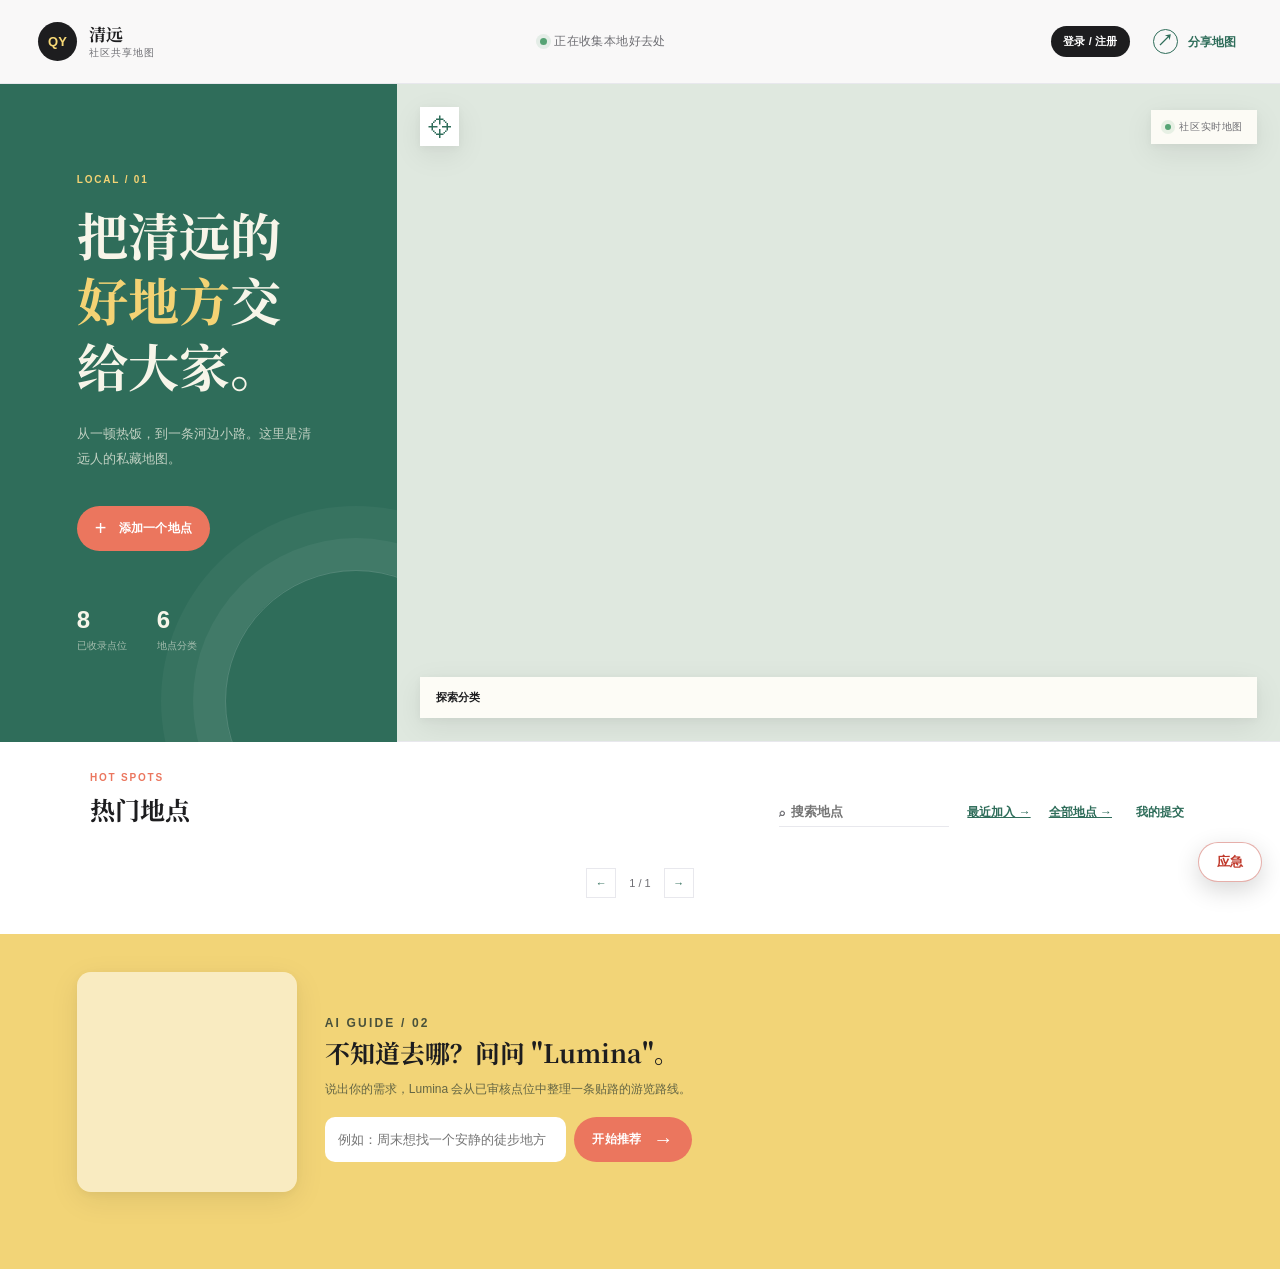
==== index.html @ d523b528 "feat: 手机端 Lumina 形象靠右显示" ====
<!doctype html>
<html lang="zh-CN">
<head>
  <meta charset="UTF-8">
  <meta name="viewport" content="width=device-width, initial-scale=1.0">
  <meta name="description" content="清远社区共享地图：发现身边值得去的地方。">
  <title>清远 · 社区共享地图</title>
  <link rel="icon" type="image/svg+xml" href="favicon.svg">
  <link rel="preconnect" href="https://fonts.googleapis.com">
  <link rel="preconnect" href="https://fonts.gstatic.com" crossorigin>
  <link href="https://fonts.googleapis.com/css2?family=Noto+Serif+SC:wght@600;700;900&family=Space+Grotesk:wght@400;500;600;700&display=swap" rel="stylesheet">
  <link rel="stylesheet" href="https://cdn.jsdelivr.net/npm/animate.css@4.1.1/animate.min.css">
  <link rel="stylesheet" href="style.css?v=20261113-51">
  <script src="https://cdn.jsdelivr.net/npm/iconify-icon@2.1.0/dist/iconify-icon.min.js"></script>
  <script type="module" src="https://cdn.jsdelivr.net/npm/@google/model-viewer@4.1.0/dist/model-viewer.min.js"></script>
</head>
<body>
  <main class="app-shell">
    <header class="topbar">
      <liquid-glass class="glass-layer" radius="0" blur="8" saturation="1.2"></liquid-glass>
      <a class="brand" href="./" aria-label="清远社区共享地图首页">
        <span class="brand-mark">QY</span>
        <span><strong>清远</strong><small>社区共享地图</small></span>
      </a>
      <div class="topbar-meta"><span class="status-dot"></span>正在收集本地好去处</div>
      <div class="topbar-actions"><button class="text-button" id="settingsButton" type="button" hidden>⚙ 我的资料</button><button class="auth-button" id="authButton" type="button">登录 / 注册</button><button class="share-button" id="shareButton" type="button"><span aria-hidden="true">↗</span> 分享地图</button></div>
    </header>

    <section class="intro-panel">
      <p class="eyebrow">LOCAL / 01</p>
      <h1>把清远的<br><em>好地方</em>交给大家。</h1>
      <p class="intro-copy">从一顿热饭，到一条河边小路。这里是清远人的私藏地图。</p>
      <button class="primary-button" id="addSpotButton" type="button"><span>+</span> 添加一个地点</button>
      <div class="stats-row"><div><strong id="spotCount">8</strong><span>已收录点位</span></div><div><strong>6</strong><span>地点分类</span></div></div>
    </section>

    <section class="detail-panel" id="detailPanel" hidden>
      <div class="detail-panel-head"><p class="eyebrow">REVIEWS</p><button class="text-button" id="closeDetailButton" type="button">← 返回</button></div>
      <img id="detailImage" class="detail-image" alt="" hidden>
      <h2 id="detailTitle"></h2>
      <p class="detail-meta"><span id="detailCategory" class="category-tag"></span></p>
      <div id="detailTags" class="spot-tags"></div>
      <a id="detailNavigate" class="spot-address navigate-link" target="_blank" rel="noopener"></a>
      <p id="detailDescription" class="detail-description"></p>
      <div class="rating-summary" id="ratingSummary"><span class="field-note">评分加载中…</span></div>
      <div class="detail-photo" id="detailPhotoBlock" hidden>
        <p class="detail-photo-title"><iconify-icon icon="ph:camera" inline></iconify-icon> 社区照片（追加式，不会覆盖他人的图）</p>
        <div id="detailPhotoCarousel" class="photo-carousel" hidden>
          <div class="photo-carousel-track" id="detailPhotoTrack"></div>
          <button class="carousel-nav prev" id="detailPhotoPrev" type="button" aria-label="上一张">‹</button>
          <button class="carousel-nav next" id="detailPhotoNext" type="button" aria-label="下一张">›</button>
          <div class="carousel-dots" id="detailPhotoDots"></div>
        </div>
        <div id="detailPhotoEmpty" hidden><span class="field-note">还没有照片，来传第一张</span></div>
        <div class="detail-photo-form"><input type="file" id="detailWallImage" accept="image/jpeg,image/png,image/webp"><button class="primary-button" id="detailUploadPhotoButton" type="button">上传照片</button></div>
      </div>
      <h3 class="review-section-title">全部点评</h3>
      <div id="reviewList" class="review-list"><span class="field-note">点评加载中…</span></div>
      <form id="reviewForm" class="review-form">
        <label id="reviewFormLabel">我的点评（一人一店一条，再次提交为修改）</label>
        <div class="star-input" id="starInput" aria-label="选择评分"></div>
        <textarea id="reviewContent" rows="3" maxlength="500" placeholder="说说这家店的味道、环境、服务……"></textarea>
        <label class="anon-toggle"><input type="checkbox" id="reviewAnonymous"> 匿名点评（显示为「匿名用户」和模糊头像，他人无法进入你的主页）</label>
        <button class="primary-button full-width" type="submit" id="reviewSubmitButton">发表点评 <span>→</span></button>
        <p class="form-message" id="reviewMessage" role="status"></p>
      </form>
      <div id="reviewLoginHint" class="review-login-hint" hidden>
        <p class="field-note">登录后即可点评；可以选择匿名，匿名点评不会暴露你的账号。</p>
        <button class="address-search-button" id="reviewLoginButton" type="button">登录 / 注册</button>
      </div>
    </section>

    <section class="detail-panel" id="routeEditorPanel" hidden>
      <div class="detail-panel-head"><p class="eyebrow">ROUTE EDITOR / 编辑路线</p><button class="text-button" id="closeRouteEditorButton" type="button">← 退出编辑</button></div>
      <p class="field-note">右侧大地图上的橙色线就是当前路线：用 ↑↓ 调整游玩顺序、移除不要的点、或从下拉里添加新点位——改完点「保存路线」，刷新后也会保留。</p>
      <div id="routeEditorList" class="route-editor-list"></div>
      <div class="route-editor-add"><select id="routeEditorAddSelect"></select><button class="text-button" id="routeEditorAddButton" type="button">+ 添加点位</button></div>
      <button class="primary-button full-width" id="saveRouteEditorButton" type="button">保存路线</button>
    </section>

    <div class="photo-lightbox" id="photoLightbox" hidden>
      <button class="lightbox-close" id="closeLightboxButton" type="button" aria-label="关闭">×</button>
      <button class="lightbox-nav prev" id="lightboxPrev" type="button" aria-label="上一张">‹</button>
      <img id="lightboxImage" src="" alt="照片放大查看">
      <button class="lightbox-nav next" id="lightboxNext" type="button" aria-label="下一张">›</button>
      <div class="lightbox-count" id="lightboxCount"></div>
    </div>

    <section class="map-panel" aria-label="清远地图">
      <div id="map"></div>
      <div class="map-toolbar">
        <button class="locate-button" id="locateButton" type="button" title="定位我的位置"><span>⌖</span><span class="sr-only">定位我的位置</span></button>
        <div class="map-note"><span class="live-dot"></span> 社区实时地图</div>
      </div>
      <div class="map-legend"><span class="legend-title">探索分类</span><div id="categoryFilters" class="filter-list"></div></div>
    </section>

    <aside class="recent-panel">
      <div class="section-heading"><div><p class="eyebrow">HOT SPOTS</p><h2>热门地点</h2></div><div class="list-actions"><label class="search-box"><span aria-hidden="true">⌕</span><input id="searchInput" type="search" placeholder="搜索地点" aria-label="搜索地点"></label><a class="text-button" href="recent.html">最近加入 →</a><a class="text-button" href="all.html">全部地点 →</a><button id="mySpotsButton" class="text-button" type="button">我的提交</button></div></div>
      <div id="spotList" class="spot-list"></div>
      <div class="pagination"><button id="previousPageButton" class="page-button" type="button" aria-label="上一页">←</button><span id="pageInfo">1 / 1</span><button id="nextPageButton" class="page-button" type="button" aria-label="下一页">→</button></div>
    </aside>

    <section class="recommend-panel">
      <div class="guide-head">
        <div class="lumina-viewer">
          <model-viewer id="ipModel" src="models/nichuangzai-festive.glb" alt="Lumina——本项目文创 IP 霓窗仔的 3D 形象（可拖拽旋转）" camera-controls auto-rotate auto-rotate-delay="0" rotation-per-second="18deg" shadow-intensity="1" exposure="1.05" interaction-prompt="none"></model-viewer>
        </div>
        <div class="guide-copy">
          <p class="eyebrow">AI GUIDE / 02</p>
          <h2>不知道去哪？问问 "Lumina"。</h2>
          <p>说出你的需求，Lumina 会从已审核点位中整理一条贴路的游览路线。</p>
          <form id="recommendForm"><input id="recommendInput" type="text" placeholder="例如：周末想找一个安静的徒步地方" maxlength="120" required><button class="primary-button" type="submit">开始推荐 <span>→</span></button></form>
        </div>
      </div>
      <div id="seasonChips" class="season-chips"></div>
      <p id="recommendResult" class="recommend-result" role="status"></p>
      <p id="routeOrder" class="recommend-result" hidden></p>
      <button class="text-button" id="routeEditorButton" type="button" hidden><iconify-icon icon="ph:pencil-simple" inline></iconify-icon> 编辑路线</button>
      <button class="filter-chip active" id="tagFilterChip" type="button" hidden><iconify-icon icon="ph:tag" inline></iconify-icon> <span class="tag-filter-label"></span> <iconify-icon icon="ph:x" inline></iconify-icon></button>
      <button class="text-button" id="clearRouteButton" type="button" hidden><iconify-icon icon="ph:broom" inline></iconify-icon> 清除推荐路线</button>
      <div id="guideMap" class="guide-map"></div>
    </section>
    <section class="private-panel" id="privatePanel" hidden>
      <div class="private-head">
        <div class="private-intro">
          <p class="eyebrow">PRIVATE MAPS / 03</p>
          <h2>我的私人地图</h2>
          <p class="private-intro-text">创建只属于你的地点清单，支持多人协作与只读分享。</p>
        </div>
        <div class="private-create">
          <form id="mapForm"><input id="mapNameInput" name="name" type="text" placeholder="给地图起个名字，例如：周末遛娃、北江美食巡礼" maxlength="40" required><button class="primary-button" type="submit">创建地图 <iconify-icon icon="ph:plus" inline></iconify-icon></button></form>
          <p class="map-form-hint"><iconify-icon icon="ph:cursor" inline></iconify-icon> 收藏方式：到上方「热门地点」的卡片上点「收藏」，把喜欢的点位加进这张地图</p>
        </div>
      </div>
      <div class="private-ai-row">
        <form id="autoMapForm"><input id="autoThemeInput" name="theme" type="text" placeholder="不想自己挑？输入主题让 AI 建图，例如：适合带爸妈的周末" maxlength="200" required><button class="primary-button" type="submit"><iconify-icon icon="ph:sparkle" inline></iconify-icon> AI 挑地点建图</button></form>
      </div>
      <div id="privateMapList" class="private-map-list"></div>
      <button id="trashToggleButton" class="text-button trash-toggle" type="button"><iconify-icon icon="ph:trash" inline></iconify-icon> 最近删除（保留 30 天）</button>
      <div id="privateMapDetail" class="private-map-detail" hidden></div>
    </section>
  </main>

  <div class="modal-backdrop" id="mapPickBackdrop" hidden>
    <section class="modal" role="dialog" aria-modal="true" aria-labelledby="mapPickTitle">
      <button class="close-button" id="closeMapPickButton" type="button" aria-label="关闭">×</button>
      <p class="eyebrow">SAVE TO MAP / 收藏到私人地图</p>
      <h2 id="mapPickTitle">收藏到哪张地图？</h2>
      <p class="modal-intro">选一张已有的地图收藏，或在下面直接新建一张。</p>
      <div id="mapPickList" class="map-pick-list"></div>
      <button class="primary-button full-width" id="confirmMapPickButton" type="button">收藏到选中的地图</button>
      <div class="map-pick-create"><input id="mapPickNewName" type="text" placeholder="或输入名称新建一张地图" maxlength="40"><button class="text-button" id="createAndPickButton" type="button">新建并收藏 →</button></div>
    </section>
  </div>

  <div class="modal-backdrop" id="emergencyBackdrop" hidden>
    <section class="modal emergency-modal" role="dialog" aria-modal="true" aria-labelledby="emergencyTitle">
      <button class="close-button" id="closeEmergencyButton" type="button" aria-label="关闭">×</button>
      <p class="eyebrow">EMERGENCY / 应急地图</p>
      <h2 id="emergencyTitle">附近应急设施 & 一键求助</h2>
      <p class="modal-intro" id="emergencyLocateStatus">正在获取定位……</p>
      <div class="emergency-categories">
        <button data-ekey="police" type="button"><iconify-icon icon="ph:police-car" inline></iconify-icon> 警察局</button>
        <button data-ekey="hospital" type="button"><iconify-icon icon="ph:hospital" inline></iconify-icon> 医院</button>
        <button data-ekey="fire" type="button"><iconify-icon icon="ph:fire-truck" inline></iconify-icon> 消防</button>
        <button data-ekey="shelter" type="button"><iconify-icon icon="ph:house-line" inline></iconify-icon> 避难所</button>
      </div>
      <div id="emergencyResults" class="emergency-results"><p class="field-note">点上面的分类，搜索你附近 3 公里内的应急设施。</p></div>
      <div class="emergency-sos">
        <p class="private-map-detail-title"><span>一键求助（定位链接自动附带）</span></p>
        <textarea id="sosText" readonly></textarea>
        <div class="sos-actions">
          <button id="copySosButton" type="button"><iconify-icon icon="ph:copy" inline></iconify-icon> 复制求救信息</button>
          <a href="tel:110"><iconify-icon icon="ph:phone" inline></iconify-icon> 110 报警</a>
          <a href="tel:120"><iconify-icon icon="ph:phone" inline></iconify-icon> 120 急救</a>
          <a href="tel:119"><iconify-icon icon="ph:phone" inline></iconify-icon> 119 火警</a>
        </div>
        <div id="contactList" class="emergency-contacts"></div>
        <div class="collab-add"><input id="contactName" type="text" placeholder="联系人称呼" maxlength="20"><input id="contactPhone" type="text" placeholder="手机号" maxlength="15"><button class="text-button" id="addContactButton" type="button">添加联系人 +</button></div>
      </div>
    </section>
  </div>

  <button id="emergencyButton" class="emergency-button" type="button"><iconify-icon icon="ph:siren" inline></iconify-icon> 应急</button>

  <div class="modal-backdrop" id="editBackdrop" hidden>
    <section class="modal" role="dialog" aria-modal="true" aria-labelledby="editTitle">
      <button class="close-button" id="closeEditButton" type="button" aria-label="关闭">×</button>
      <p class="eyebrow">EDIT SPOT / 编辑地点</p>
      <h2 id="editTitle">编辑地点</h2>
      <p class="modal-intro">地点名称与地址不可修改，只能调整分类与配图，保存后立即生效。</p>
      <form id="editForm">
        <div id="editWallSection">
          <label>社区照片（追加式，不会覆盖他人的图）</label>
          <div id="editWallList" class="wall-list"></div>
          <label>添加一张照片<input type="file" name="wallImage" accept="image/*" id="editWallImage"></label>
          <button class="address-search-button" type="button" id="addWallPhotoButton">上传补充照片</button>
        </div>
        <div id="ownerEditSection" hidden>
          <label>地点分类<select name="category" id="editCategory"></select></label>
          <label>子标签（可选，最多 5 个，点 × 删除）<div id="editTagChips" class="tag-chips"></div><input type="text" name="tags" id="editTags" placeholder="输入标签后回车，或用逗号分隔，例如：早茶"></label>
          <label>更换主图<input type="file" name="image" accept="image/*" id="editImage"></label>
          <p class="field-note" id="editImageNote"></p>
          <button class="primary-button full-width" type="submit">保存修改</button>
          <p class="form-message" id="editMessage"></p>
        </div>
      </form>
    </section>
  </div>

  <div class="modal-backdrop" id="modalBackdrop" hidden>
    <section class="modal" role="dialog" aria-modal="true" aria-labelledby="modalTitle">
      <button class="close-button" id="closeModalButton" type="button" aria-label="关闭">×</button>
      <p class="eyebrow">NEW PLACE / 提交地点</p>
      <h2 id="modalTitle">分享你的清远记忆</h2>
      <p class="modal-intro">提交后会先进入待审核列表，审核通过才会出现在公开地图上。</p>
      <form id="spotForm">
        <label>地点名称<input name="name" type="text" placeholder="例如：北江边的日落位" maxlength="40" required></label>
        <label>搜索地址或地点<input id="addressInput" name="address" type="search" placeholder="例如：清远站、飞来湖公园" required><button class="address-search-button" id="addressSearchButton" type="button">搜索并定位</button></label>
        <p id="addressMessage" class="form-message" role="status"></p>
        <label>地点分类<select name="category" required><option value="scenic">景点</option><option value="food">美食</option><option value="shopping">商圈</option><option value="medical">医疗</option><option value="school">学校</option><option value="transit">车站</option></select></label>
        <div id="tagSection" class="tag-section">
          <label class="map-form-label">子标签（可选，最多 5 个，让同类地点更易被找到）</label>
          <div id="tagChips" class="tag-chips"></div>
          <input id="tagCustomInput" type="text" placeholder="或自定义标签，多个用逗号分隔" maxlength="60">
        </div>
        <div id="tagSection" class="tag-section">
          <label class="map-form-label">子标签（可选，最多 5 个，让同类地点更易被找到）</label>
          <div id="tagChips" class="tag-chips"></div>
          <input id="tagCustomInput" type="text" placeholder="或自定义标签，多个用逗号分隔" maxlength="60">
        </div>
        <label>一句话介绍<textarea name="description" rows="3" maxlength="120" placeholder="说说这里为什么值得来……" required></textarea></label>
        <label>地点图片<input name="image" type="file" accept="image/jpeg,image/png,image/webp" multiple><small class="field-note">可选，最多 10 张、总共最大 20MB；第一张将作为封面</small></label>
        <input name="lat" type="hidden" value=""><input name="lng" type="hidden" value="">
        <button class="map-pick-note" id="pickLocationButton" type="button">⌖ 在地图上选择坐标</button>
        <button class="primary-button full-width" type="submit">提交，加入社区地图 <span>→</span></button>
      </form>
      <p class="form-message" id="formMessage" role="status"></p>
    </section>
  </div>

  <div class="modal-backdrop" id="profileBackdrop" hidden>
    <section class="modal" role="dialog" aria-modal="true" aria-labelledby="profileTitle">
      <button class="close-button" id="closeProfileButton" type="button" aria-label="关闭">×</button>
      <p class="eyebrow">MEMBER / 社区成员</p>
      <div class="profile-head"><span id="profileAvatar" class="profile-avatar"></span><div><h2 id="profileTitle"></h2><p id="profileJoined" class="profile-joined"></p></div></div>
      <div class="profile-stats" id="profileStats"></div>
      <h3 class="review-section-title">TA 的公开点评</h3>
      <div id="profileReviews" class="review-list"><span class="field-note">加载中…</span></div>
    </section>
  </div>

  <div class="modal-backdrop" id="settingsBackdrop" hidden>
    <section class="modal" role="dialog" aria-modal="true" aria-labelledby="settingsTitle">
      <button class="close-button" id="closeSettingsButton" type="button" aria-label="关闭">×</button>
      <p class="eyebrow">PROFILE / 我的资料</p>
      <h2 id="settingsTitle">昵称与头像</h2>
      <p class="modal-intro">昵称与头像会展示在你发表的实名点评里；匿名点评不显示任何个人信息。</p>
      <div class="settings-preview"><span id="settingsPreviewAvatar" class="profile-avatar"></span><div><strong id="settingsPreviewName">未设置昵称</strong><small class="field-note">实名点评中的展示效果</small></div></div>
      <form id="settingsForm">
        <label>昵称（2-24 字，留空保存 = 恢复显示用户名，不会报错）<input id="settingsNickname" type="text" maxlength="24" placeholder="例如：北江食客"></label>
        <p class="field-note">昵称不能与其他用户的用户名重复，也不可包含「管理员 / 官方」等保留字。</p>
        <label>头像（JPG / PNG / WebP，≤2MB）<input type="file" id="settingsAvatar" accept="image/jpeg,image/png,image/webp"></label>
        <p class="field-note" id="settingsAvatarNote">选择新图片后会先上传再保存。</p>
        <button class="text-button" type="button" id="removeAvatarButton" hidden>移除头像，恢复默认首字头像</button>
        <label>绑定手机号（11 位，用于忘记密码时自助找回；留空 = 不修改）<input id="settingsPhone" type="tel" inputmode="numeric" maxlength="13" placeholder="例如 13812345678"></label>
        <p class="field-note" id="settingsPhoneNote">一个手机号只能绑定一个账号。</p>
        <button class="primary-button full-width" type="submit" id="settingsSubmitButton">保存资料</button>
        <p class="form-message" id="settingsMessage" role="status"></p>
        <p class="field-note">昵称与头像须遵守社区规范，不得冒充他人或官方身份，违规资料将被重置。</p>
      </form>
    </section>
  </div>

  <div class="toast" id="toast" role="status"></div>
  <div class="correction-bar" id="correctionBar" hidden>
    <span class="correction-hint">拖动蓝色标记到正确位置后提交</span>
    <button class="primary-button" id="correctionSubmit" type="button">提交纠偏</button>
    <button class="text-button" id="correctionCancel" type="button">取消</button>
  </div>

  <div class="modal-backdrop" id="authBackdrop" hidden>
    <section class="modal auth-modal" role="dialog" aria-modal="true" aria-labelledby="authTitle">
      <button class="close-button" id="closeAuthButton" type="button" aria-label="关闭">×</button>
      <p class="eyebrow">ACCOUNT / 账号</p><h2 id="authTitle">登录清远地图</h2>
      <form id="authForm"><label>用户名<input name="username" type="text" minlength="2" maxlength="24" required></label><label>密码<input name="password" type="password" id="authPassword" required></label><button class="primary-button full-width" type="submit"><span id="authSubmitText">登录</span> <span>→</span></button></form>
      <button class="auth-switch" id="authSwitchButton" type="button">没有账号？注册一个</button><button class="auth-switch" id="forgotPasswordButton" type="button">忘记密码？</button><p class="form-message" id="authMessage" role="status"></p>

      <section id="phoneResetPanel" hidden>
        <p class="modal-intro">输入注册时的用户名和手机号，核验通过后立即设置新密码并自动登录。没有绑定手机号的账号，请用下方的人工审核找回。</p>
        <form id="phoneResetForm">
          <label>注册用户名<input id="phoneResetUsername" type="text" required maxlength="24"></label>
          <label>注册时绑定的手机号<input id="phoneResetPhone" type="tel" inputmode="numeric" maxlength="13" required placeholder="例如 13812345678"></label>
          <label>新密码（至少 8 位，需包含字母和数字）<input id="phoneResetPassword" type="password" required minlength="8" maxlength="128" autocomplete="new-password"></label>
          <button class="primary-button full-width" type="submit" id="phoneResetSubmitButton">核验并重置密码</button>
          <p class="form-message" id="phoneResetMessage" role="status"></p>
          <button class="auth-switch" id="phoneResetBackButton" type="button">← 返回登录</button>
          <button class="auth-switch" id="toAdminResetButton" type="button">手机号没绑定？走人工审核找回 →</button>
        </form>
      </section>

      <section id="forgotPanel" hidden>
        <p class="modal-intro">提交后等待管理员审核。审核通过后一次性随机临时密码会推送到你之前登录过的设备，用它登录时系统会要求你立即设置新密码。</p>
        <form id="forgotForm"><label>你的用户名<input id="forgotUsername" type="text" required maxlength="24"></label><label>补充说明（可选）<input id="forgotNote" type="text" maxlength="200" placeholder="例如：注册时间、常用地点，方便管理员确认身份"></label><button class="primary-button full-width" type="submit" id="forgotSubmitButton">提交申请</button><p class="form-message" id="forgotMessage" role="status"></p><button class="auth-switch" id="forgotBackButton" type="button">← 返回登录</button><button class="auth-switch" id="toPhoneResetButton" type="button">我绑定了手机号，用手机号快速找回 →</button></form>
      </section>
    </section>
  </div>

  <div class="modal-backdrop" id="forceChangeBackdrop" hidden>
      <section class="modal" role="dialog" aria-modal="true" aria-labelledby="forceChangeTitle">
        <p class="eyebrow">SECURITY / 安全设置</p>
        <h2 id="forceChangeTitle">设置新密码</h2>
        <p class="modal-intro">当前使用的是临时密码，设置新密码后才能继续使用各项功能。</p>
        <form id="forceChangeForm">
          <label>新密码（至少 8 位，需包含字母和数字）<input type="password" id="forceNewPassword" required minlength="8" maxlength="128"></label>
          <button class="primary-button full-width" type="submit">保存并继续</button>
          <p class="form-message" id="forceChangeMessage" role="status"></p>
        </form>
      </section>
    </div>

  <script>window._AMapSecurityConfig = { securityJsCode: "23bdb3356d33258cc84de4c5ec773e5a" };</script>
  <script src="https://webapi.amap.com/maps?v=2.0&key=4c6efd7f9af07c52ec413992cfde2971&plugin=AMap.Geolocation,AMap.PlaceSearch,AMap.Geocoder,AMap.Driving"></script>
  <script src="demo-data.js?v=20261102-1"></script>
  <script type="module" src="https://cdn.jsdelivr.net/npm/simple-liquid-glass@5.6.0/dist/web-component.esm.js"></script>
  <script src="app.js?v=20261102-62"></script>
</body>
</html>
---- style.css ----
:root {
  /* 苹果风设计令牌：SF 字体栈 / 系统字阶 / 大圆角 / 柔和多层阴影 / 克制配色 */
  --ink: #1d1d1f;
  --muted: #6e6e73;
  --paper: #f5f5f7;
  --panel: #ffffff;
  --line: #e8e8ed;
  --green: #2f6d5a;
  --coral: #eb765e;
  --yellow: #f2c75b;
  --blue: #5995a8;
  --radius-s: 10px;
  --radius-m: 14px;
  --radius-l: 22px;
  --shadow: 0 8px 30px rgba(0, 0, 0, .08), 0 2px 8px rgba(0, 0, 0, .04);
  --shadow-lift: 0 18px 50px rgba(0, 0, 0, .12), 0 4px 12px rgba(0, 0, 0, .06);
  --font-stack: -apple-system, BlinkMacSystemFont, "SF Pro Text", "PingFang SC", "Noto Sans SC", "Segoe UI", "Microsoft YaHei", sans-serif;
}
* { box-sizing: border-box; }
[hidden] { display: none !important; }
body { margin: 0; background: var(--paper); color: var(--ink); font-family: var(--font-stack); -webkit-font-smoothing: antialiased; }
/* Iconify 图标与文字基线对齐 */
iconify-icon { vertical-align: -0.15em; }
button, input, textarea, select { font: inherit; }
button { cursor: pointer; }
.app-shell { display: grid; grid-template-columns: minmax(280px, 31%) 1fr; grid-template-rows: auto 1fr auto; min-height: 100vh; }
.topbar { grid-column: 1 / -1; display: flex; align-items: center; justify-content: space-between; padding: 22px 38px; border-bottom: 1px solid var(--line); background: rgba(255,253,248,.86); }
.brand { color: var(--ink); display: flex; gap: 12px; align-items: center; text-decoration: none; }
.brand-mark { display: grid; place-items: center; width: 39px; height: 39px; border-radius: 50%; background: var(--ink); color: #f8d976; font-weight: 700; font-size: 13px; }
.brand strong, .brand small { display: block; line-height: 1.05; }.brand strong { font-family: "Noto Serif SC", serif; font-size: 17px; }.brand small { margin-top: 5px; color: var(--muted); font-size: 10px; letter-spacing: .1em; }
.topbar-meta { color: var(--muted); font-size: 12px; letter-spacing: .03em; }.status-dot, .live-dot { display: inline-block; width: 7px; height: 7px; margin-right: 7px; background: #55a374; border-radius: 50%; box-shadow: 0 0 0 4px rgba(85,163,116,.13); }
.share-button, .text-button { border: 0; background: none; color: var(--green); font-size: 12px; font-weight: 700; }.share-button span { display: inline-grid; place-items: center; width: 25px; height: 25px; margin-right: 7px; border: 1px solid var(--green); border-radius: 50%; font-size: 16px; }
.intro-panel { padding: clamp(40px, 7vw, 96px) clamp(27px, 6vw, 86px); background: var(--green); color: #f7f5e9; position: relative; overflow: hidden; }.intro-panel::after { content: ""; position: absolute; right: -90px; bottom: -90px; width: 260px; height: 260px; border: 1px solid rgba(255,255,255,.17); border-radius: 50%; box-shadow: 0 0 0 32px rgba(255,255,255,.05), 0 0 0 64px rgba(255,255,255,.04); }
.eyebrow { margin: 0 0 17px; color: var(--coral); font-size: 10px; font-weight: 700; letter-spacing: .18em; }.intro-panel .eyebrow { color: #f4d374; }.intro-panel h1 { position: relative; z-index: 1; margin: 0; font-family: "Noto Serif SC", serif; font-size: clamp(34px, 4vw, 54px); line-height: 1.28; letter-spacing: 0; }.intro-panel h1 em { color: #f4d374; font-style: normal; }.intro-copy { max-width: 270px; margin: 24px 0 34px; color: rgba(247,245,233,.73); font-size: 13px; line-height: 1.9; }
.primary-button { position: relative; z-index: 1; display: inline-flex; align-items: center; justify-content: center; gap: 12px; border: 0; padding: 14px 18px; background: var(--coral); color: white; font-size: 12px; font-weight: 700; transition: transform .2s, background .2s; }.primary-button:hover { background: #d95f49; transform: translateY(-2px); }.primary-button > span { font-size: 20px; font-weight: 400; line-height: 12px; }.stats-row { position: relative; z-index: 1; display: flex; gap: 30px; margin-top: 55px; }.stats-row div { display: flex; flex-direction: column; gap: 5px; }.stats-row strong { font-size: 24px; }.stats-row span { color: rgba(247,245,233,.58); font-size: 10px; }
.map-panel { position: relative; min-height: 530px; overflow: hidden; border-bottom: 1px solid var(--line); }.map-panel #map { position: absolute; inset: 0; min-height: 530px; background: #dfe8df; }.amap-logo, .amap-copyright { z-index: 1 !important; }.map-toolbar { position: absolute; z-index: 500; top: 23px; left: 23px; right: 23px; display: flex; justify-content: space-between; align-items: center; pointer-events: none; }.locate-button { pointer-events: auto; width: 39px; height: 39px; border: 0; background: var(--panel); color: var(--green); box-shadow: var(--shadow); font-size: 24px; }.map-note { padding: 10px 14px; background: rgba(255,253,248,.9); color: var(--muted); box-shadow: var(--shadow); font-size: 10px; letter-spacing: .06em; }.map-note .live-dot { width: 6px; height: 6px; margin-right: 5px; }
.map-legend { position: absolute; z-index: 500; left: 23px; right: 23px; bottom: 23px; display: flex; flex-wrap: wrap; align-items: center; gap: 12px; padding: 13px 16px; background: rgba(255,253,248,.94); box-shadow: var(--shadow); }.legend-title { color: var(--ink); font-size: 11px; font-weight: 700; margin-right: 4px; }.filter-list { display: flex; flex-wrap: wrap; gap: 7px; }.filter-chip { display: inline-flex; align-items: center; gap: 5px; border: 0; padding: 5px 7px; background: transparent; color: var(--muted); font-size: 11px; }.filter-chip.active { color: var(--ink); font-weight: 700; }.chip-dot { width: 8px; height: 8px; border-radius: 50%; background: var(--chip-color); }.marker-pin.is-highlight { box-shadow: 0 0 0 4px rgba(235,118,94,.5), 0 6px 14px rgba(28,54,48,.35); }.marker-pin { display: grid; place-items: center; width: 29px; height: 29px; border: 3px solid white; border-radius: 50% 50% 50% 0; background: var(--marker-color); box-shadow: 0 3px 8px rgba(28,54,48,.25); transform: rotate(-45deg); }.marker-pin span { color: white; font-size: 12px; transform: rotate(45deg); }.location-marker { display: grid; place-items: center; width: 20px; height: 20px; border: 3px solid white; border-radius: 50%; background: #3274d5; box-shadow: 0 0 0 6px rgba(50,116,213,.2), 0 2px 8px rgba(28,54,48,.3); }.location-marker span { width: 6px; height: 6px; border-radius: 50%; background: white; }
.recent-panel { grid-column: 1 / -1; padding: 30px 38px 36px; background: var(--panel); }.section-heading { display: flex; align-items: end; justify-content: space-between; max-width: 1100px; margin: 0 auto 19px; }.section-heading h2 { margin: 0; font-family: "Noto Serif SC", serif; font-size: 25px; }.section-heading .eyebrow { margin-bottom: 8px; }.text-button span { margin-left: 7px; font-size: 17px; }.spot-list { display: grid; grid-template-columns: repeat(4, 1fr); gap: 12px; max-width: 1100px; margin: auto; }.spot-card { border: 1px solid var(--line); padding: 15px; background: var(--panel); transition: border-color .2s, transform .2s; }.spot-card:hover { border-color: var(--coral); transform: translateY(-3px); }.spot-card-top { display: flex; justify-content: space-between; align-items: start; }.spot-card h3 { margin: 0 0 10px; font-family: "Noto Serif SC", serif; font-size: 16px; }.spot-card p { min-height: 37px; margin: 0; color: var(--muted); font-size: 11px; line-height: 1.7; }.category-tag { color: var(--chip-color); font-size: 10px; font-weight: 700; }.spot-card small { display: block; margin-top: 13px; color: #a2aba4; font-size: 10px; }
.spot-image { display: block; width: calc(100% + 30px); height: 115px; margin: -15px -15px 14px; object-fit: cover; }.popup-content { min-width: 170px; padding: 3px; }.popup-content img { display: block; width: 100%; max-height: 110px; margin-bottom: 8px; object-fit: cover; }.popup-content strong, .popup-content small { display: block; }.popup-content small { margin-top: 5px; font-size: 11px; }.popup-content p { margin: 7px 0 0; color: var(--muted); font-size: 11px; line-height: 1.5; }
.navigate-link, .spot-address { display: block; overflow: hidden; margin: 8px 0; color: var(--green); font-size: 11px; line-height: 1.5; text-overflow: ellipsis; white-space: nowrap; text-decoration: none; }.navigate-link:hover { color: var(--coral); text-decoration: underline; }
.modal-backdrop { position: fixed; z-index: 1000; inset: 0; display: grid; place-items: center; padding: 20px; background: rgba(25,43,42,.52); }#forceChangeBackdrop { z-index: 1200; }
/* 位置纠偏：底部操作条与可拖拽标记 */
.correction-bar { position: fixed; left: 50%; bottom: 24px; transform: translateX(-50%); z-index: 1150; display: flex; align-items: center; gap: 12px; background: #192B2A; color: #fff; padding: 12px 18px; border-radius: 999px; box-shadow: 0 8px 24px rgba(0,0,0,.3); }
.correction-bar[hidden] { display: none !important; }
.correction-hint { font-size: 13px; }
.correction-bar .primary-button { padding: 8px 16px; }
.correction-marker { width: 26px; height: 26px; border-radius: 50% 50% 50% 0; transform: rotate(-45deg); background: #2F80ED; border: 3px solid #fff; box-shadow: 0 4px 10px rgba(0,0,0,.35); cursor: grab; }
.correction-link { margin-left: 10px; border: 0; background: none; color: #2F6D5A; font-size: 12px; font-weight: 700; cursor: pointer; padding: 0; }
/* 推荐路线：序号标记 */
.route-badge { width: 26px; height: 26px; border-radius: 50%; background: #2F80ED; color: #fff; font-size: 13px; font-weight: 700; display: grid; place-items: center; border: 2px solid #fff; box-shadow: 0 3px 8px rgba(0,0,0,.3); }
/* AI 向导区内嵌小地图：width:100% + flex-basis:100% 是修复关键——.recommend-panel 是 flex
   容器，子项不声明宽度会被内容收缩成 2px 细线（看似"地图不显示"的真正根因）；
   旧版 height 过渡显隐会让地图在动画中途的尺寸下初始化而画不出来，改用 display 显隐，
   地图懒创建（隐藏期间无实例），创建瞬间布局即最终尺寸 */
.guide-map { display: none; width: 100%; flex-basis: 100%; height: 300px; overflow: hidden; border-radius: 14px; margin-top: 14px; border: 1px solid rgba(25,43,42,.2); }
.guide-map.visible { display: block; }.modal-backdrop[hidden] { display: none; }.modal { position: relative; width: min(100%, 470px); max-height: 90vh; overflow-y: auto; padding: 34px; background: var(--panel); box-shadow: 0 25px 80px rgba(16,42,36,.3); animation: rise .25s ease-out; }.close-button { position: absolute; top: 16px; right: 18px; border: 0; background: none; color: var(--muted); font-size: 24px; }.modal h2 { margin: 0; font-family: "Noto Serif SC", serif; font-size: 27px; }.modal-intro { margin: 11px 0 23px; color: var(--muted); font-size: 12px; line-height: 1.7; }label { display: block; margin: 14px 0; color: var(--ink); font-size: 11px; font-weight: 700; }input, textarea, select { display: block; width: 100%; margin-top: 7px; border: 1px solid var(--line); border-radius: 0; padding: 11px 12px; outline: 0; background: #fff; color: var(--ink); font-size: 13px; }input:focus, textarea:focus, select:focus { border-color: var(--green); }.form-grid { display: grid; grid-template-columns: 1fr 1fr; gap: 15px; }.full-width { width: 100%; margin-top: 12px; }.form-message { min-height: 16px; margin: 15px 0 0; color: var(--green); font-size: 12px; text-align: center; }
.toast { position: fixed; z-index: 1100; right: 22px; bottom: 22px; transform: translateY(20px); opacity: 0; padding: 12px 16px; background: var(--ink); color: white; font-size: 12px; pointer-events: none; transition: .25s; }.toast.visible { transform: translateY(0); opacity: 1; }.sr-only { position: absolute; width: 1px; height: 1px; overflow: hidden; clip: rect(0,0,0,0); }.empty-state { grid-column: 1/-1; padding: 25px; color: var(--muted); border: 1px dashed var(--line); text-align: center; font-size: 12px; }
@keyframes rise { from { opacity: 0; transform: translateY(12px); } to { opacity: 1; transform: translateY(0); } }
/* 移动端重排（手机优先动线）：打开即地图 → 详情/编辑面板（打开时贴地图上方）→ 热门地点 → AI 向导 → 品牌区沉底 */
@media (max-width: 820px) {
  .app-shell { display: flex; flex-direction: column; min-height: 100svh; }
  .topbar { order: 0; padding: 16px 20px; }
  .topbar-meta { display: none; }
  .detail-panel, .route-editor-panel { order: 1; }
  .map-panel { order: 2; }
  .recent-panel { order: 3; }
  .recommend-panel { order: 4; }
  .intro-panel { order: 5; }
  .private-panel { order: 6; }
  /* hero 压缩为轻量品牌区（沉底后不再抢占首屏） */
  .intro-panel { padding: 26px 20px 24px; }
  .intro-panel h1 { font-size: 27px; }
  .intro-panel .intro-copy { margin: 8px 0 0; }
  .intro-panel .primary-button { margin-top: 14px; }
  .stats-row { margin-top: 18px; gap: 10px; }
  .map-panel, .map-panel #map { min-height: 62svh; }
  .recent-panel { padding: 28px 20px; }
  .spot-list { grid-template-columns: repeat(2, 1fr); }
  .map-legend { bottom: 15px; left: 15px; right: 15px; }
  .map-toolbar { top: 15px; left: 15px; right: 15px; }
}
@media (max-width: 460px) { .brand small { display: none; }.share-button { font-size: 0; }.share-button span { margin: 0; }.spot-list { grid-template-columns: 1fr; }.section-heading { align-items: center; }.list-actions { width: 100%; flex-wrap: wrap; justify-content: flex-start; gap: 10px 14px; }.list-actions .text-button { display: inline-flex; }.search-box { width: 100%; }.modal { padding: 28px 21px; }.detail-panel { padding: 42px 25px 36px; }.form-grid { gap: 8px; } }
.card-footer { display: flex; align-items: center; justify-content: space-between; gap: 8px; }.card-actions { display: inline-flex; align-items: center; gap: 8px; }.card-actions button { white-space: nowrap; }.like-button, .delete-button, .edit-button { border: 0; background: none; font-size: 11px; }.like-button { color: var(--coral); }.delete-button { color: var(--muted); }.delete-button:hover { color: var(--coral); }.edit-button { color: var(--green); }.edit-button:hover { color: var(--coral); }.list-actions { display: flex; align-items: center; gap: 18px; }.search-box { display: flex; align-items: center; gap: 6px; width: 170px; margin: 0; border-bottom: 1px solid var(--line); color: var(--muted); }.search-box input { margin: 0; border: 0; padding: 7px 0; background: transparent; }.search-box input:focus { border: 0; }.pagination { display: flex; align-items: center; justify-content: center; gap: 13px; margin-top: 22px; color: var(--muted); font-size: 11px; }.page-button { width: 30px; height: 30px; border: 1px solid var(--line); background: var(--panel); color: var(--green); }.page-button:disabled { cursor: default; opacity: .35; }.field-note { margin-top: 5px; color: var(--muted); font-size: 10px; font-weight: 400; }.map-pick-note { margin: -4px 0 10px; color: var(--muted); font-size: 10px; }
.recommend-panel { grid-column: 1 / -1; display: flex; flex-wrap: wrap; align-items: center; justify-content: space-between; gap: 35px; padding: 38px clamp(25px, 6vw, 86px); background: #f2d477; }.recommend-panel h2 { margin: 0; font-family: "Noto Serif SC", serif; font-size: 25px; }.recommend-panel p:not(.eyebrow) { margin: 9px 0 0; color: rgba(25,43,42,.65); font-size: 12px; }.recommend-panel form { display: flex; flex: 1; max-width: 500px; gap: 8px; }
/* AI 推荐结果：白色卡片承载，不再直接铺在黄色底上 */
.recommend-panel .recommend-result { padding: 14px 16px; background: rgba(255,253,248,.94); border-radius: 12px; line-height: 1.9; font-size: 12px; color: var(--ink); box-shadow: 0 2px 10px rgba(16,42,36,.06); }.recommend-panel form input { flex: 1; min-width: 0; margin: 0; border-color: transparent; }.recommend-panel form .primary-button { flex: 0 0 auto; white-space: nowrap; }.recommend-result { flex-basis: 100%; margin: 0 !important; }.recommend-result:empty { display: none; }.map-pick-note { display: block; border: 0; padding: 0; background: transparent; color: var(--green); font-size: 11px; text-align: left; }
.topbar-actions { display: flex; align-items: center; gap: 17px; }.auth-button { border: 0; padding: 8px 12px; background: var(--ink); color: white; font-size: 11px; }.private-panel { grid-column: 1 / -1; display: block; padding: 35px clamp(25px, 6vw, 86px); background: #dce9dd; }.private-panel h2 { margin: 0; font-family: "Noto Serif SC", serif; font-size: 24px; }.private-panel form { display: flex; gap: 8px; align-items: center; max-width: 720px; }.private-panel form input { flex: 1; min-width: 0; margin: 0; }.private-panel form .primary-button { flex: 0 0 auto; white-space: nowrap; margin: 0; }.private-panel form .map-form-label { margin: 0; flex: 0 0 auto; white-space: nowrap; }.private-map-list { display: flex; flex-wrap: wrap; gap: 8px; margin-top: 12px; font-size: 12px; color: var(--muted); }.auth-switch { display: block; margin: 18px auto 0; border: 0; background: none; color: var(--green); font-size: 11px; }
.address-search-button { margin-top: 7px; border: 1px solid var(--green); padding: 8px 12px; background: transparent; color: var(--green); font-size: 11px; font-weight: 700; }.address-search-button:hover { background: var(--green); color: white; }
.wall-list { display: flex; flex-wrap: wrap; gap: 8px; margin: 8px 0 12px; }.wall-item { position: relative; width: 86px; margin: 0; }.wall-item img { display: block; width: 86px; height: 64px; object-fit: cover; border: 1px solid var(--line); }.wall-item figcaption { overflow: hidden; margin-top: 3px; color: var(--muted); font-size: 10px; text-overflow: ellipsis; white-space: nowrap; }.wall-delete { position: absolute; top: 2px; right: 2px; width: 18px; height: 18px; padding: 0; border: 0; background: rgba(25,43,42,.72); color: white; font-size: 12px; line-height: 18px; border-radius: 50%; }
.popup-wall { display: flex; gap: 6px; margin-top: 8px; overflow-x: auto; max-width: 250px; }.popup-wall-item { flex: 0 0 auto; width: 72px; margin: 0; }.popup-wall-item img { display: block; width: 72px; height: 54px; object-fit: cover; border: 1px solid var(--line); }.popup-wall-item figcaption { overflow: hidden; margin-top: 2px; color: var(--muted); font-size: 9px; text-overflow: ellipsis; white-space: nowrap; }
.all-page { max-width: 1100px; margin: 0 auto; padding: 40px 24px 60px; }.all-page .section-heading { max-width: none; }.all-meta { margin: 0 0 16px; color: var(--muted); font-size: 12px; }.all-card-link { display: block; color: inherit; text-decoration: none; }.all-card-link:hover h3 { color: var(--coral); }
@media (max-width: 820px) { .recommend-panel { display: block; }.recommend-panel form { max-width: none; margin-top: 22px; } }
.private-map-item { display: inline-block; margin-right: 8px; padding: 7px 10px; background: rgba(47,109,90,.1); color: var(--green); }

/* Device layout overrides */
.topbar-actions, .list-actions, .recommend-panel form, .private-panel form { min-width: 0; }
.spot-card { min-width: 0; overflow: hidden; }
.spot-card h3, .spot-address, .navigate-link { overflow-wrap: anywhere; }
.map-panel { min-height: clamp(430px, 58vh, 680px); }
.map-panel #map { min-height: inherit; }

@media (max-width: 1100px) {
  .app-shell { grid-template-columns: minmax(250px, 34%) 1fr; }
  .topbar { padding-inline: 26px; }
  .intro-panel { padding-inline: 45px; }
  .spot-list { grid-template-columns: repeat(2, minmax(0, 1fr)); }
  .recent-panel { padding-inline: 26px; }
}

@media (max-width: 820px) {
  .app-shell { display: block; min-height: 100svh; }
  .topbar { min-height: 66px; padding: 14px 20px; }
  .topbar-actions { gap: 10px; }
  .topbar-meta { display: none; }
  .intro-panel { padding: 42px 25px 36px; }
  .intro-panel h1 { font-size: clamp(34px, 8vw, 44px); }
  .stats-row { margin-top: 34px; }
  .map-panel { min-height: min(70svh, 560px); }
  .map-panel #map { min-height: min(70svh, 560px); }
  .map-legend { left: 15px; right: 15px; bottom: 15px; max-height: 120px; overflow-y: auto; }
  .map-toolbar { top: 15px; left: 15px; right: 15px; }
  .recent-panel { padding: 28px 20px 32px; }
  .section-heading { align-items: flex-start; gap: 18px; }
  .list-actions { flex: 1; flex-direction: column; align-items: stretch; gap: 8px; }
  .search-box { width: 100%; }
  .spot-list { grid-template-columns: repeat(2, minmax(0, 1fr)); }
  .recommend-panel, .private-panel { display: block; padding: 32px 25px; }
  .recommend-panel form, .private-panel form { max-width: none; margin-top: 20px; }
  .private-map-list { margin-top: 18px; }
}

@media (max-width: 520px) {
  .topbar { padding-inline: 15px; }
  .brand { gap: 8px; }
  .brand-mark { width: 34px; height: 34px; }
  .brand strong { font-size: 15px; }
  .share-button { padding: 0; }
  .share-button span { margin-right: 4px; }
  .intro-panel { padding: 34px 20px 30px; }
  .intro-panel h1 { font-size: 35px; }
  .intro-copy { margin: 18px 0 25px; font-size: 12px; }
  .primary-button { width: 100%; min-height: 46px; padding-inline: 14px; }
  .stats-row { gap: 24px; margin-top: 28px; }
  .stats-row strong { font-size: 21px; }
  .map-panel, .map-panel #map { min-height: 68svh; }
  .map-note { padding: 8px 10px; font-size: 9px; }
  .map-legend { left: 10px; right: 10px; bottom: 10px; padding: 10px; gap: 7px; }
  .legend-title { width: 100%; }
  .filter-list { gap: 3px; }
  .filter-chip { padding: 5px 6px; font-size: 10px; }
  .recent-panel { padding: 24px 15px 28px; }
  .section-heading { display: block; margin-bottom: 15px; }
  .section-heading h2 { font-size: 22px; }
  .list-actions { margin-top: 14px; }
  .spot-list { grid-template-columns: 1fr; }
  .spot-card { padding: 14px; }
  .spot-image { width: calc(100% + 28px); margin: -14px -14px 13px; }
  .recommend-panel, .private-panel { padding: 28px 20px; }
  .recommend-panel h2, .private-panel h2 { font-size: 22px; }
  .recommend-panel form, .private-panel form { display: block; }
  .recommend-panel form .primary-button, .private-panel form .primary-button { margin-top: 8px; }
  .modal-backdrop { padding: 10px; align-items: end; }
  .modal { width: 100%; max-height: calc(100svh - 20px); padding: 25px 18px; }
  .modal h2 { font-size: 24px; }
  .form-grid { grid-template-columns: 1fr; gap: 0; }
}

/* 卡片重设计（参考 Google Maps / 大众点评）：封面锚点 + 评分元信息行 + 聚合互动行 */
.spot-cover { display: block; width: calc(100% + 30px); margin: -15px -15px 12px; height: 118px; object-fit: cover; }
.cover-banner { display: grid; place-items: center; width: calc(100% + 30px); margin: -15px -15px 12px; height: 96px; font-size: 38px; font-weight: 700; color: rgba(255,255,255,.92); text-shadow: 0 2px 8px rgba(0,0,0,.22); }
.card-meta { margin: -2px 0 9px; color: var(--muted); font-size: 11px; font-weight: 700; }
.card-meta .stars { margin-right: 3px; }
.card-footer { justify-content: flex-start; gap: 14px; }
.card-footer .like-button { font-size: 12px; }
.card-footer small { color: var(--muted); }
.footer-stat { color: var(--muted); font-size: 12px; }
.card-actions { margin-left: auto; }
.more-menu-wrap { position: relative; display: inline-flex; }
.more-button { border: 0; background: none; padding: 0 6px; color: var(--muted); font-size: 17px; line-height: 1; letter-spacing: 1px; }
.more-button:hover { color: var(--ink); }
.more-menu { position: absolute; right: 0; bottom: 30px; z-index: 60; display: none; min-width: 150px; flex-direction: column; background: #fff; border: 1px solid var(--line); box-shadow: 0 10px 30px rgba(16,42,36,.18); animation: rise .18s ease-out; }
.more-menu-wrap.open .more-menu { display: flex; }
.more-menu button { border: 0; background: none; padding: 10px 14px; text-align: left; font-size: 12px; color: var(--ink); white-space: nowrap; }
.more-menu button:hover { background: #f5f3ea; color: var(--green); }
.more-menu .delete-button, .more-menu .report-button { color: var(--coral); }
.more-menu .delete-button:hover, .more-menu .report-button:hover { color: var(--coral); background: #fdf2ef; }
.pending-tag { display: inline-block; margin-left: 6px; padding: 1px 6px; background: rgba(217,154,71,.18); color: #a9741f; font-size: 9px; font-weight: 700; vertical-align: middle; }

/* 管理后台「全部点位」表格：列对齐、状态胶囊、分类下拉选择即保存 */
.admin-table-wrap { overflow-x: auto; max-width: 1100px; margin: 0 auto; background: var(--panel); border: 1px solid var(--line); }
.admin-table { width: 100%; border-collapse: collapse; }
.admin-table th, .admin-table td { padding: 12px 14px; text-align: left; border-bottom: 1px solid var(--line); font-size: 12px; }
.admin-table th { color: var(--muted); font-size: 10px; font-weight: 700; letter-spacing: .08em; }
.admin-table tbody tr:hover { background: #faf8f0; }
.admin-table td strong { display: block; font-size: 14px; }
.admin-table td small { display: block; margin-top: 3px; max-width: 300px; overflow: hidden; text-overflow: ellipsis; white-space: nowrap; color: var(--muted); font-size: 11px; }
.admin-table select { margin: 0; width: auto; padding: 6px 8px; font-size: 12px; background: #fff; }
.admin-table input[type="text"] { margin: 0; width: 200px; padding: 6px 8px; font-size: 12px; background: #fff; transition: border-color .15s, box-shadow .15s; }
/* 桌面端表格质感：行悬停高亮、正在编辑的行与输入框聚焦提示 */
.admin-table tbody tr { transition: background .15s; }
.admin-table tbody tr:hover { background: rgba(47, 109, 90, .05); }
.admin-table tbody tr:has(input:focus) { background: rgba(47, 109, 90, .07); box-shadow: inset 3px 0 0 var(--green); }
.admin-table input[type="text"]:focus { border-color: var(--green); box-shadow: 0 0 0 3px rgba(47, 109, 90, .12); }
.admin-table td small { display: block; color: var(--muted); font-size: 11px; margin-top: 2px; }
.admin-table th { text-align: left; color: var(--muted); font-size: 11px; font-weight: 700; padding: 8px 10px; white-space: nowrap; }
.admin-table td { padding: 10px; vertical-align: middle; }
.admin-table .delete { border: 1px solid rgba(235,118,94,.45); background: none; color: var(--coral); padding: 6px 12px; font-size: 12px; cursor: pointer; }
.admin-table .delete:hover { background: var(--coral); color: #fff; }
.status-pill { display: inline-block; padding: 2px 9px; border-radius: 999px; font-size: 10px; font-weight: 700; }
.status-pill.approved { background: rgba(104,166,120,.16); color: #2c7a4b; }
.status-pill.pending { background: rgba(217,154,71,.2); color: #a9741f; }
.status-pill.rejected { background: rgba(235,118,94,.16); color: var(--coral); }

/* 移动端最终布局（置于文件末尾覆盖前面所有断点）：flex column + order 重排
   LOCAL/01 品牌区在最前（压缩版）→ 详情/编辑面板（打开时贴其后）→ 地图 → 热门地点 → AI 向导 → 私人地图 */
@media (max-width: 820px) {
  .app-shell { display: flex; flex-direction: column; min-height: 100svh; }
  .topbar { order: 0; }
  .intro-panel { order: 1; padding: 26px 20px 24px; }
  .detail-panel, .route-editor-panel { order: 2; }
  .map-panel { order: 3; }
  .recent-panel { order: 4; }
  .recommend-panel { order: 5; }
  .private-panel { order: 6; }
  .intro-panel h1 { font-size: 27px; }
  .intro-panel .intro-copy { margin: 8px 0 0; }
  .intro-panel .primary-button { margin-top: 14px; }
  .stats-row { margin-top: 18px; gap: 10px; }
  .map-panel, .map-panel #map { min-height: 62svh; }
  /* 列表操作区横排：搜索框独占一行，三个入口并排（覆盖 1100px 断点的 column） */
  .list-actions { flex: none; flex-direction: row; flex-wrap: wrap; align-items: center; gap: 10px 14px; }
  .list-actions .text-button { display: inline-flex; }
  .search-box { width: 100%; }
}

/* ---------------- 私人面板重排（对齐 AI GUIDE）：所有内容统一对齐面板内边距 ----------------
   覆盖长行内旧的 .private-panel grid/flex 规则 */
.private-panel { grid-column: 1 / -1; display: block; padding: 35px clamp(25px, 6vw, 86px); background: #e3ede4; }
.private-panel h2 { margin: 0; font-family: "Noto Serif SC", serif; font-size: 24px; }
.private-head { display: flex; align-items: center; justify-content: flex-start; gap: 24px; flex-wrap: wrap; }
.private-intro { max-width: 340px; }
.private-intro .eyebrow { margin-bottom: 8px; }
.private-intro-text { margin: 8px 0 0; color: var(--muted); font-size: 12px; line-height: 1.7; }
.private-create { flex: 1; min-width: 300px; max-width: 500px; }
.private-panel #mapForm { display: flex; gap: 8px; align-items: center; margin: 0; }
.private-panel #mapForm input { flex: 1; min-width: 0; margin: 0; }
.private-panel #mapForm .primary-button { flex: 0 0 auto; white-space: nowrap; margin: 0; }
.private-create .map-form-hint { margin: 8px 0 0; max-width: none; }
.private-ai-row { margin: 18px 0 0; padding-top: 16px; border-top: 1px dashed rgba(25, 43, 42, .15); }
.private-panel #autoMapForm { display: flex; gap: 8px; align-items: center; margin: 0; max-width: 500px; }
.private-panel #autoMapForm input { flex: 1; min-width: 0; margin: 0; }
.private-panel #autoMapForm .primary-button { flex: 0 0 auto; white-space: nowrap; margin: 0; }
.private-panel .private-map-list { max-width: none; margin: 14px 0 0; }
.private-panel .trash-toggle { max-width: none; margin: 16px 0 0; display: block; width: auto; }
.private-panel .private-map-detail { max-width: none; margin: 0; }

/* ---------------- 苹果风组件刷新（叠加覆盖，统一圆角/阴影/交互质感） ----------------
   注意：.marker-pin 旧规则（长行内）已被末尾新体系覆盖，勿在此处重复定义 */
.spot-card { border-radius: var(--radius-m); box-shadow: var(--shadow); border-color: transparent; }
.spot-card:hover { transform: translateY(-3px); box-shadow: var(--shadow-lift); }
.modal { border-radius: var(--radius-l); box-shadow: var(--shadow-lift); }
input, textarea, select { border-radius: var(--radius-s); transition: border-color .15s, box-shadow .15s; }
input:focus, textarea:focus, select:focus { box-shadow: 0 0 0 3px rgba(47,109,90,.12); }
.primary-button, .auth-button, .address-search-button { border-radius: 999px; font-weight: 600; letter-spacing: .02em; }
.primary-button:hover { transform: translateY(-1px); box-shadow: 0 6px 18px rgba(235,118,94,.35); }
.toast { border-radius: 999px; backdrop-filter: blur(10px); background: rgba(29,29,31,.86); box-shadow: var(--shadow-lift); }
.text-button { font-weight: 600; }
.spot-address { font-weight: 600; }
.recent-panel, .recommend-panel, .private-panel { border-radius: 0; }
.like-button { color: var(--muted); }
.like-button:has(iconify-icon[icon="ph:heart-fill"]) { color: var(--coral); }

/* 管理后台数据概览图表卡片 */
.admin-charts { display: grid; grid-template-columns: 1fr 1fr; gap: 14px; max-width: 1020px; margin: 0 auto 18px; }
.admin-chart-card { padding: 16px 18px; background: var(--panel); border: 1px solid var(--line); border-radius: var(--radius-m); }
.admin-chart-card h3 { margin: 0 0 10px; font-size: 13px; color: var(--muted); }
.chart-empty { margin: 0; padding: 30px 0; text-align: center; color: var(--muted); font-size: 12px; }
/* ---------------- AI GUIDE：Lumina 形象（文创 IP 3D）+ 文案表单 ---------------- */
.guide-head { display: flex; gap: 28px; align-items: center; flex-wrap: wrap; }
.lumina-viewer { flex: 0 0 220px; }
.lumina-viewer model-viewer { display: block; width: 220px; height: 220px; background: rgba(255, 255, 255, .55); border-radius: var(--radius-m); box-shadow: var(--shadow); }
.guide-copy { flex: 1; min-width: 300px; }
.guide-copy h2 { margin: 0; }
.guide-copy p { margin: 10px 0 0; color: rgba(25, 43, 42, .78); font-size: 12px; line-height: 1.8; max-width: 560px; }
.guide-copy form { flex: none; display: flex; gap: 8px; margin: 16px 0 0; max-width: 520px; }
.guide-copy form input { flex: 1; min-width: 0; margin: 0; border-color: transparent; }
.guide-copy form .primary-button { flex: 0 0 auto; white-space: nowrap; }
@media (max-width: 820px) {
  .guide-head { gap: 18px; }
  .lumina-viewer { flex: 0 0 auto; width: 200px; margin: 0 0 0 auto; }
  .lumina-viewer model-viewer { width: 200px; height: 200px; }
}

/* 管理后台子标签总览 chips（带使用次数徽标，点击过滤表格） */
.tag-overview { display: flex; flex-wrap: wrap; gap: 8px; }
.tag-overview-chip { display: inline-flex; align-items: center; gap: 6px; padding: 5px 12px; background: #fff; border: 1px solid var(--line); font-size: 12px; color: var(--ink); cursor: pointer; transition: all .15s; }
.tag-overview-chip small { font-size: 10px; color: var(--muted); background: rgba(47,109,90,.1); border-radius: 999px; padding: 1px 6px; }
.tag-overview-chip:hover { border-color: var(--green); }
.tag-overview-chip.on { background: var(--green); border-color: var(--green); color: #fff; }
.tag-overview-chip.on small { background: rgba(255,255,255,.25); color: #fff; }

/* 窄屏：管理后台表格卡片化——每个点位一张卡，字段带名称标签，不再横向挤压 */
@media (max-width: 820px) {
  .admin-table-wrap { overflow: visible; }
  .admin-table thead { display: none; }
  .admin-table, .admin-table tbody { display: block; }
  .admin-table tr { display: block; background: var(--panel); border: 1px solid var(--line); border-radius: var(--radius-m); padding: 12px 14px; margin-bottom: 12px; }
  .admin-table td { display: flex; align-items: center; gap: 10px; padding: 6px 0; border: 0; }
  .admin-table td::before { content: attr(data-label); flex: 0 0 64px; color: var(--muted); font-size: 11px; font-weight: 700; }
  .admin-table td strong { display: block; font-size: 14px; }
  .admin-table td small { display: block; }
  .admin-table input[type="text"] { width: 100%; }
  .admin-table select { flex: 1; }
}
@media (max-width: 820px) { .admin-charts { grid-template-columns: 1fr; } }

/* 骨架屏：列表加载时的占位微光动画 */
.skeleton-card { border-radius: var(--radius-m); padding: 15px; background: var(--panel); }
.sk { border-radius: 8px; background: linear-gradient(90deg, #ececef 25%, #f6f6f8 37%, #ececef 63%); background-size: 400% 100%; animation: sk-shimmer 1.3s ease infinite; }
.sk-cover { height: 110px; margin-bottom: 12px; }
.sk-line { height: 12px; margin-bottom: 9px; }
.sk-line.w40 { width: 40%; }
.sk-line.w60 { width: 60%; }
.sk-line.w80 { width: 80%; }
@keyframes sk-shimmer { 0% { background-position: 100% 0; } 100% { background-position: -100% 0; } }

/* 窄屏：详情补图区竖排堆叠，文件框与按钮各占整行不再挤压 */
@media (max-width: 460px) {
  .detail-photo-form { flex-direction: column; align-items: stretch; gap: 10px; }
  .detail-photo-form input[type="file"] { width: 100%; padding: 10px; font-size: 12px; }
  .detail-photo-form .primary-button { width: 100%; }
}

/* ---------------- 地图图钉（Google Maps 风格）：圆头 + 正下尖角 + 落地投影 + 高亮脉冲 ----------------
   覆盖长行内的旧 .marker-pin 规则；新结构：容器(.marker-pin) > 圆头(.marker-pin-body 含图标+尖角) */
.marker-pin { position: relative; width: 32px; height: 42px; background: transparent; border: 0; border-radius: 0; box-shadow: none; padding: 0; display: block; }
.marker-pin-body {
  position: relative; z-index: 1;
  width: 32px; height: 32px;
  display: grid; place-items: center;
  background: var(--marker-color);
  border: 2px solid #fff;
  border-radius: 50%;
  box-shadow: 0 4px 10px rgba(0, 0, 0, .22);
  transition: transform .18s;
}
.marker-pin-body iconify-icon { font-size: 15px; color: #fff; }
/* 尖角：圆底下缘中央的三角形，尖端对准真实点位 */
.marker-pin { width: 32px; height: 42px; }
.marker-pin-body::after { content: ""; position: absolute; bottom: -8px; left: 50%; transform: translateX(-50%); border: 8px solid transparent; border-top-color: var(--marker-color); border-bottom: 0; }
/* 落地投影：图钉下方椭圆暗影，增强空间感 */
.marker-pin::before { content: ""; position: absolute; bottom: -2px; left: 50%; transform: translateX(-50%); width: 20px; height: 6px; border-radius: 50%; background: rgba(0, 0, 0, .2); filter: blur(1.5px); }
/* 高亮态：珊瑚色脉冲光环 + 轻微放大 */
.marker-pin.is-highlight { z-index: 300; box-shadow: none; }
.marker-pin.is-highlight .marker-pin-body {
  box-shadow: 0 0 0 3px rgba(235, 118, 94, .55), 0 5px 14px rgba(0, 0, 0, .3);
  animation: pin-pulse 1.6s ease-in-out infinite;
}
@keyframes pin-pulse { 0%, 100% { transform: scale(1); } 50% { transform: scale(1.12); } }

/* 季节推荐：应季主题快捷入口（复用 AI 推荐接口，占整行排成一排） */
.season-chips { display: flex; flex-wrap: wrap; gap: 8px; flex-basis: 100%; margin-top: 4px; }
.season-chip { border: 1px solid rgba(25,43,42,.25); background: #fffdf6; padding: 7px 13px; border-radius: 999px; font-size: 11px; font-weight: 700; color: var(--ink); transition: .15s; }
.season-chip:hover { border-color: var(--green); color: var(--green); transform: translateY(-1px); }
.season-chip.current { background: var(--green); border-color: var(--green); color: #fff; }
/* 窄屏：季节按钮竖排（每行一个），与「开始推荐」拉开间距 */
@media (max-width: 820px) {
  .season-chips { flex-direction: column; align-items: stretch; margin-top: 18px; gap: 9px; }
  .season-chip { text-align: center; padding: 12px; font-size: 12px; }
}

/* 详情左列就地面板：替代弹窗覆盖 hero 区域，右侧地图保留定位显示 */
.detail-panel { grid-column: 1; padding: clamp(40px, 7vw, 96px) clamp(27px, 6vw, 86px); background: var(--panel); }
.detail-panel[hidden], .intro-panel[hidden] { display: none !important; }
.detail-panel-head { display: flex; align-items: center; justify-content: space-between; margin-bottom: 14px; }
.detail-panel-head .eyebrow { margin-bottom: 0; }
.detail-panel h2 { margin: 6px 0 0; font-family: "Noto Serif SC", serif; font-size: 27px; }
.detail-panel .detail-image { max-height: 200px; }
.detail-panel .close-button { display: none; }

/* ---------------- 液态玻璃（simple-liquid-glass 5.6.0，CDN 锁版本） ----------------
 * 玻璃层是纯视觉背景层：无子内容 + pointer-events:none，不拦截任何交互，
 * 现有 DOM 结构与事件监听零改动。CDN 加载失败时自定义元素不升级，
 * 玻璃层退化为空的透明元素 + 容器自带的半透明底色，安全降级 */
.glass-layer { position: absolute; inset: 0; z-index: 0; pointer-events: none; }
.topbar { position: relative; background: rgba(255,253,248,.4); }
.topbar > *:not(.glass-layer) { position: relative; z-index: 1; }

/* ---------------- 私人地图：收藏选择器 / 地图详情 / 协作 / 回收站 / 应急地图 ---------------- */
.private-map-item { display: inline-block; margin-right: 8px; padding: 7px 10px; background: rgba(47,109,90,.1); color: var(--green); border: 0; cursor: pointer; font: inherit; font-size: 12px; }
.private-map-item small { display: block; margin-top: 3px; color: var(--muted); font-size: 10px; }
.private-map-item.active { background: var(--ink); color: #fff; }
.private-map-item.active small { color: rgba(255,255,255,.7); }
.private-map-detail { margin-top: 14px; display: grid; gap: 8px; }
.private-map-detail[hidden] { display: none; }
.private-map-detail-list { display: grid; gap: 8px; }
.map-detail-head { display: grid; gap: 10px; padding: 10px 12px; background: rgba(255,255,255,.78); border: 1px solid var(--line); }
.map-detail-name { display: flex; align-items: center; gap: 8px; flex-wrap: wrap; }
.map-name-input { margin: 0; flex: 1; min-width: 0; font-size: 14px; font-weight: 700; padding: 8px 10px; }
.map-detail-head .card-actions { display: flex; flex-wrap: wrap; gap: 8px; align-items: center; }
.map-detail-head .card-actions .text-button { font-size: 12px; }
.map-detail-head .card-actions button[disabled] { opacity: .45; cursor: not-allowed; }
.map-detail-head .card-actions .delete-map-button { color: var(--coral); }
/* 私人面板表单：label + 输入框 + 按钮同行，紧凑不浪费纵向空间 */
.private-panel #mapForm, .private-panel #autoMapForm { margin-top: 14px; }
#autoMapForm { padding-top: 16px; border-top: 1px dashed var(--line); }
.map-form-label { color: var(--ink); font-size: 11px; font-weight: 700; }
.map-form-hint { margin: 8px 0 0; color: var(--muted); font-size: 11px; max-width: 720px; }
.private-map-list { display: flex; flex-wrap: wrap; gap: 8px; margin-top: 12px; }
.private-map-item { margin-right: 0; }
.trash-toggle { display: block; margin-top: 16px; padding: 0; text-align: left; }
.trash-toggle { display: block; margin-top: 12px; color: var(--muted); font-size: 12px; }
.trash-toggle.active { color: var(--coral); }
.collab-tag { margin-left: 4px; color: var(--coral); font-style: normal; font-size: 10px; }
.collab-section { margin-top: 6px; display: grid; gap: 8px; }
.collab-section[hidden] { display: none; }
.collab-add { display: flex; align-items: center; gap: 10px; }
.collab-add input { margin-top: 0; flex: 1; min-width: 0; }
.collab-candidates { display: grid; gap: 8px; }
.collab-candidates:empty { display: none; }
.emergency-button { position: fixed; right: 18px; bottom: 18px; z-index: 900; padding: 10px 18px; border-radius: 999px; border: 1px solid rgba(192,57,43,.4); background: #fff; color: #c0392b; font: inherit; font-size: 13px; font-weight: 700; box-shadow: 0 8px 24px rgba(0,0,0,.16); cursor: pointer; }
.emergency-button:hover { background: #c0392b; color: #fff; }
.emergency-modal { max-width: 560px; }
.emergency-categories { display: flex; flex-wrap: wrap; gap: 8px; margin-bottom: 12px; }
.emergency-categories button { padding: 8px 12px; border: 1px solid var(--line); background: #fff; color: var(--ink); font: inherit; font-size: 12px; cursor: pointer; }
.emergency-categories button:hover { background: var(--ink); color: #fff; }
.emergency-results { max-height: 210px; overflow: auto; display: grid; gap: 6px; margin-bottom: 14px; }
.emergency-sos { border-top: 1px dashed var(--line); padding-top: 12px; display: grid; gap: 10px; }
.emergency-sos textarea { width: 100%; min-height: 68px; padding: 8px; border: 1px solid var(--line); font: 12px/1.6 monospace; color: var(--ink); resize: vertical; box-sizing: border-box; }
.sos-actions { display: flex; flex-wrap: wrap; gap: 8px; }
.sos-actions a, .sos-actions button { padding: 8px 12px; border: 1px solid var(--line); background: #fff; color: var(--ink); text-decoration: none; font: inherit; font-size: 12px; cursor: pointer; }
.sos-actions a { color: #c0392b; font-weight: 700; }
.emergency-contacts { display: grid; gap: 6px; }
.private-map-detail-title { display: flex; align-items: center; justify-content: space-between; gap: 10px; margin: 0; color: var(--ink); font-size: 12px; font-weight: 700; }
.private-map-detail-title .card-actions { flex: 0 0 auto; }
.private-map-spot { display: flex; align-items: center; justify-content: space-between; gap: 10px; padding: 10px 12px; background: rgba(255,255,255,.78); border: 1px solid var(--line); }
.private-map-spot-info { display: grid; gap: 3px; min-width: 0; }
.private-map-spot-info strong { font-size: 13px; overflow-wrap: anywhere; }
.private-map-spot-info span { color: var(--muted); font-size: 11px; overflow-wrap: anywhere; }
.remove-map-spot { color: var(--muted); }
.remove-map-spot:hover { color: var(--coral); }
.save-map-button.saved { color: var(--green); font-weight: 700; }
.map-pick-list { display: grid; gap: 8px; margin-bottom: 16px; }
.map-pick-option { display: flex; align-items: center; gap: 8px; padding: 9px 12px; border: 1px solid var(--line); background: #fff; cursor: pointer; font-size: 13px; }
.map-pick-option small { margin-left: auto; color: var(--muted); font-size: 11px; }
.map-pick-create { display: flex; align-items: center; gap: 10px; margin-top: 14px; }
.map-pick-create input { margin-top: 0; flex: 1; min-width: 0; }

/* 子标签：分类下的细分自定义标签（提交表单选择区 + 卡片/弹窗/详情展示） */
.tag-section { margin: 12px 0; }
.tag-chips { display: flex; flex-wrap: wrap; gap: 8px; margin-bottom: 8px; }
.tag-chips .tag-chip { border: 1px solid rgba(25,43,42,.25); background: #fffdf6; padding: 5px 11px; font-size: 11px; color: var(--ink); cursor: pointer; }
.tag-chips .tag-chip.on { background: var(--green); border-color: var(--green); color: #fff; }
.spot-tags { display: flex; flex-wrap: wrap; gap: 5px; margin: 4px 0; }
.spot-tags .tag-chip { padding: 2px 8px; background: rgba(47,109,90,.1); color: var(--green); font-size: 10px; font-weight: 700; border: 0; cursor: pointer; transition: background .15s; }
.spot-tags .tag-chip:hover { background: rgba(47,109,90,.22); }
#tagFilterChip { color: var(--green); font-weight: 700; }
/* 编辑弹窗的子标签 chips：可单个删除 */
.tag-chip-removable { display: inline-flex; align-items: center; gap: 6px; padding: 4px 6px 4px 10px !important; font-size: 11px !important; }
.tag-chip-removable button { border: 0; background: rgba(25,43,42,.12); color: inherit; width: 16px; height: 16px; border-radius: 50%; font-size: 11px; line-height: 1; cursor: pointer; display: grid; place-items: center; padding: 0; }
.tag-chip-removable button:hover { background: var(--coral); color: #fff; }

/* 详情页补图区块 */
.detail-photo { margin-top: 12px; }
.detail-photo-title { margin: 0 0 8px; color: var(--ink); font-size: 12px; font-weight: 700; }
.detail-photo-wall { display: grid; grid-template-columns: repeat(3, 1fr); gap: 6px; margin-bottom: 10px; }
/* 照片轮播：单图视口 + 横向滑动切换 + 自动播放 */
.photo-carousel { position: relative; overflow: hidden; margin-bottom: 10px; border: 1px solid var(--line); background: #fff; }
.photo-carousel[hidden] { display: none; }
.photo-carousel-track { display: flex; transition: transform .4s ease; }
.photo-carousel-track img { flex: 0 0 100%; width: 100%; height: 190px; object-fit: cover; cursor: zoom-in; }
.carousel-nav { position: absolute; top: 50%; transform: translateY(-50%); z-index: 5; width: 34px; height: 34px; border: 0; border-radius: 50%; background: rgba(16,42,36,.45); color: #fff; font-size: 22px; line-height: 1; cursor: pointer; }
.carousel-nav:hover { background: rgba(16,42,36,.75); }
.carousel-nav.prev { left: 8px; }
.carousel-nav.next { right: 8px; }
.carousel-dots { position: absolute; left: 0; right: 0; bottom: 8px; display: flex; justify-content: center; gap: 6px; }
.carousel-dots button { width: 7px; height: 7px; padding: 0; border: 0; border-radius: 50%; background: rgba(255,255,255,.5); cursor: pointer; }
.carousel-dots button.on { background: #fff; }

/* 灯箱：全屏放大查看 */
.photo-lightbox { position: fixed; inset: 0; z-index: 2000; display: flex; align-items: center; justify-content: center; background: rgba(10,20,18,.92); }
.photo-lightbox[hidden] { display: none; }
.photo-lightbox img { max-width: 92vw; max-height: 86vh; object-fit: contain; box-shadow: 0 20px 60px rgba(0,0,0,.5); }
.lightbox-close { position: absolute; top: 14px; right: 18px; width: 40px; height: 40px; border: 0; border-radius: 50%; background: rgba(255,255,255,.15); color: #fff; font-size: 24px; cursor: pointer; }
.lightbox-close:hover { background: rgba(255,255,255,.3); }
.lightbox-nav { position: absolute; top: 50%; transform: translateY(-50%); width: 44px; height: 44px; border: 0; border-radius: 50%; background: rgba(255,255,255,.15); color: #fff; font-size: 26px; cursor: pointer; }
.lightbox-nav:hover { background: rgba(255,255,255,.3); }
.lightbox-nav.prev { left: 16px; }
.lightbox-nav.next { right: 16px; }
.lightbox-count { position: absolute; bottom: 20px; left: 0; right: 0; text-align: center; color: rgba(255,255,255,.8); font-size: 12px; letter-spacing: 1px; }
.detail-photo-form { display: flex; align-items: center; gap: 10px; }
.detail-photo-form input[type="file"] { flex: 1; min-width: 0; margin: 0; font-size: 11px; }
.detail-photo-form .primary-button { flex: 0 0 auto; white-space: nowrap; }

/* 路线编辑器：站点清单（↑↓调序/移除）+ 添加点位 */
.route-editor-list { display: grid; gap: 8px; }
.route-editor-add { display: flex; align-items: center; gap: 10px; margin: 10px 0 14px; }
.route-editor-add select { margin: 0; flex: 1; min-width: 0; }
.route-editor-add .text-button { white-space: nowrap; }

/* ---------------- 大众点评：评分、评论、头像、用户主页 ---------------- */
.detail-modal { width: min(100%, 540px); }
.detail-image { display: block; width: 100%; max-height: 220px; object-fit: cover; margin-bottom: 16px; border: 1px solid var(--line); }
.detail-meta { display: flex; align-items: center; gap: 10px; margin: 12px 0 6px; }
.detail-description { margin: 10px 0 4px; color: var(--muted); font-size: 12px; line-height: 1.8; }
.rating-summary { display: flex; align-items: center; gap: 12px; margin: 16px 0; padding: 14px 16px; background: #f0f4ef; border: 1px solid var(--line); }
.rating-summary .rating-value { font-family: "Space Grotesk", sans-serif; font-size: 30px; font-weight: 700; color: var(--ink); line-height: 1; }
.rating-summary .rating-sub { display: flex; flex-direction: column; gap: 3px; color: var(--muted); font-size: 11px; }
.review-section-title { margin: 22px 0 10px; font-family: "Noto Serif SC", serif; font-size: 16px; }
.stars { display: inline-flex; gap: 1px; color: #d9d4c5; font-size: 13px; letter-spacing: 1px; }
.stars .on { color: #f0a33c; }
.review-list { display: flex; flex-direction: column; gap: 14px; }
.review-item { display: grid; grid-template-columns: auto 1fr; gap: 12px; padding: 13px 12px; border: 1px solid var(--line); background: #fffdf8; }
.review-item.anonymous { background: #f7f6f0; }
.review-head { display: flex; align-items: center; gap: 8px; }
.review-user { display: flex; flex-direction: column; align-items: center; gap: 5px; border: 0; background: none; padding: 0; cursor: pointer; text-align: center; }
.review-user:hover .review-name { color: var(--coral); text-decoration: underline; }
.review-name { color: var(--ink); font-size: 11px; font-weight: 700; max-width: 74px; overflow: hidden; text-overflow: ellipsis; white-space: nowrap; }
.review-anon-name { display: flex; flex-direction: column; align-items: center; gap: 5px; color: var(--muted); font-size: 11px; font-weight: 700; }
.review-badge { padding: 1px 6px; background: rgba(113,128,122,.14); color: var(--muted); font-size: 9px; letter-spacing: .08em; }
.review-body { min-width: 0; display: flex; flex-direction: column; gap: 6px; }
.review-body p { margin: 0; color: var(--ink); font-size: 12px; line-height: 1.8; overflow-wrap: anywhere; }
.review-foot { display: flex; align-items: center; gap: 10px; color: var(--muted); font-size: 10px; }
.review-delete { border: 0; background: none; padding: 0; color: var(--muted); font-size: 10px; cursor: pointer; }
.review-delete:hover { color: var(--coral); }
.avatar { display: inline-grid; place-items: center; width: 40px; height: 40px; border-radius: 50%; overflow: hidden; background: var(--avatar-color, #dce9dd); color: #fff; font-size: 15px; font-weight: 700; }
.avatar img { width: 100%; height: 100%; object-fit: cover; }
.avatar.anonymous { position: relative; background: #c9ccc4; }
.avatar.anonymous::before { content: "👤"; font-size: 19px; filter: blur(2.5px) grayscale(1); }
.avatar.small { width: 34px; height: 34px; font-size: 13px; }
.review-form { margin-top: 20px; padding-top: 16px; border-top: 1px dashed var(--line); }
.star-input { display: flex; gap: 4px; margin: 6px 0 12px; }
.star-input button { border: 0; background: none; padding: 0; color: #d9d4c5; font-size: 22px; line-height: 1; cursor: pointer; transition: color .15s, transform .15s; }
.star-input button.on { color: #f0a33c; }
.star-input button:hover { transform: scale(1.15); }
.anon-toggle { display: flex; align-items: center; gap: 8px; margin: 12px 0; font-size: 11px; cursor: pointer; }
.anon-toggle input { width: auto; margin: 0; accent-color: var(--green); }
.review-login-hint { margin-top: 20px; padding: 16px; border: 1px dashed var(--line); text-align: center; }
.profile-head { display: flex; align-items: center; gap: 16px; margin: 14px 0 4px; }
.profile-avatar { position: relative; display: inline-grid; place-items: center; width: 62px; height: 62px; border-radius: 50%; overflow: hidden; background: var(--avatar-color, #dce9dd); color: #fff; font-size: 24px; font-weight: 700; }
.profile-avatar img { width: 100%; height: 100%; object-fit: cover; }
.profile-joined { margin: 4px 0 0; color: var(--muted); font-size: 11px; }
.profile-stats { display: flex; gap: 10px; margin: 16px 0 4px; }
.profile-stats div { flex: 1; padding: 12px 10px; background: #f0f4ef; border: 1px solid var(--line); text-align: center; }
.profile-stats strong { display: block; font-family: "Space Grotesk", sans-serif; font-size: 20px; }
.profile-stats span { color: var(--muted); font-size: 10px; }
.profile-review-spot { color: var(--green); font-size: 10px; font-weight: 700; }
.settings-preview { display: flex; align-items: center; gap: 14px; margin: 14px 0; padding: 12px; border: 1px dashed var(--line); }
.settings-preview strong { display: block; font-size: 13px; }
.card-rating { display: flex; align-items: center; gap: 6px; margin: 6px 0 2px; color: var(--ink); font-size: 11px; font-weight: 700; }
.card-rating .stars { font-size: 11px; }
.card-rating small { color: var(--muted); font-weight: 400; }
.detail-link, .popup-rating { border: 0; background: none; padding: 0; color: var(--green); font-size: 11px; font-weight: 700; cursor: pointer; }
.detail-link:hover { color: var(--coral); }
.popup-rating { display: flex; align-items: center; gap: 8px; margin-top: 6px; cursor: default; color: var(--ink); }
.popup-rating .detail-link { color: var(--green); }
.demo-badge { position: fixed; z-index: 1300; left: 14px; bottom: 14px; padding: 8px 12px; background: rgba(25,43,42,.88); color: #f4d374; font-size: 11px; border-radius: 6px; pointer-events: none; }
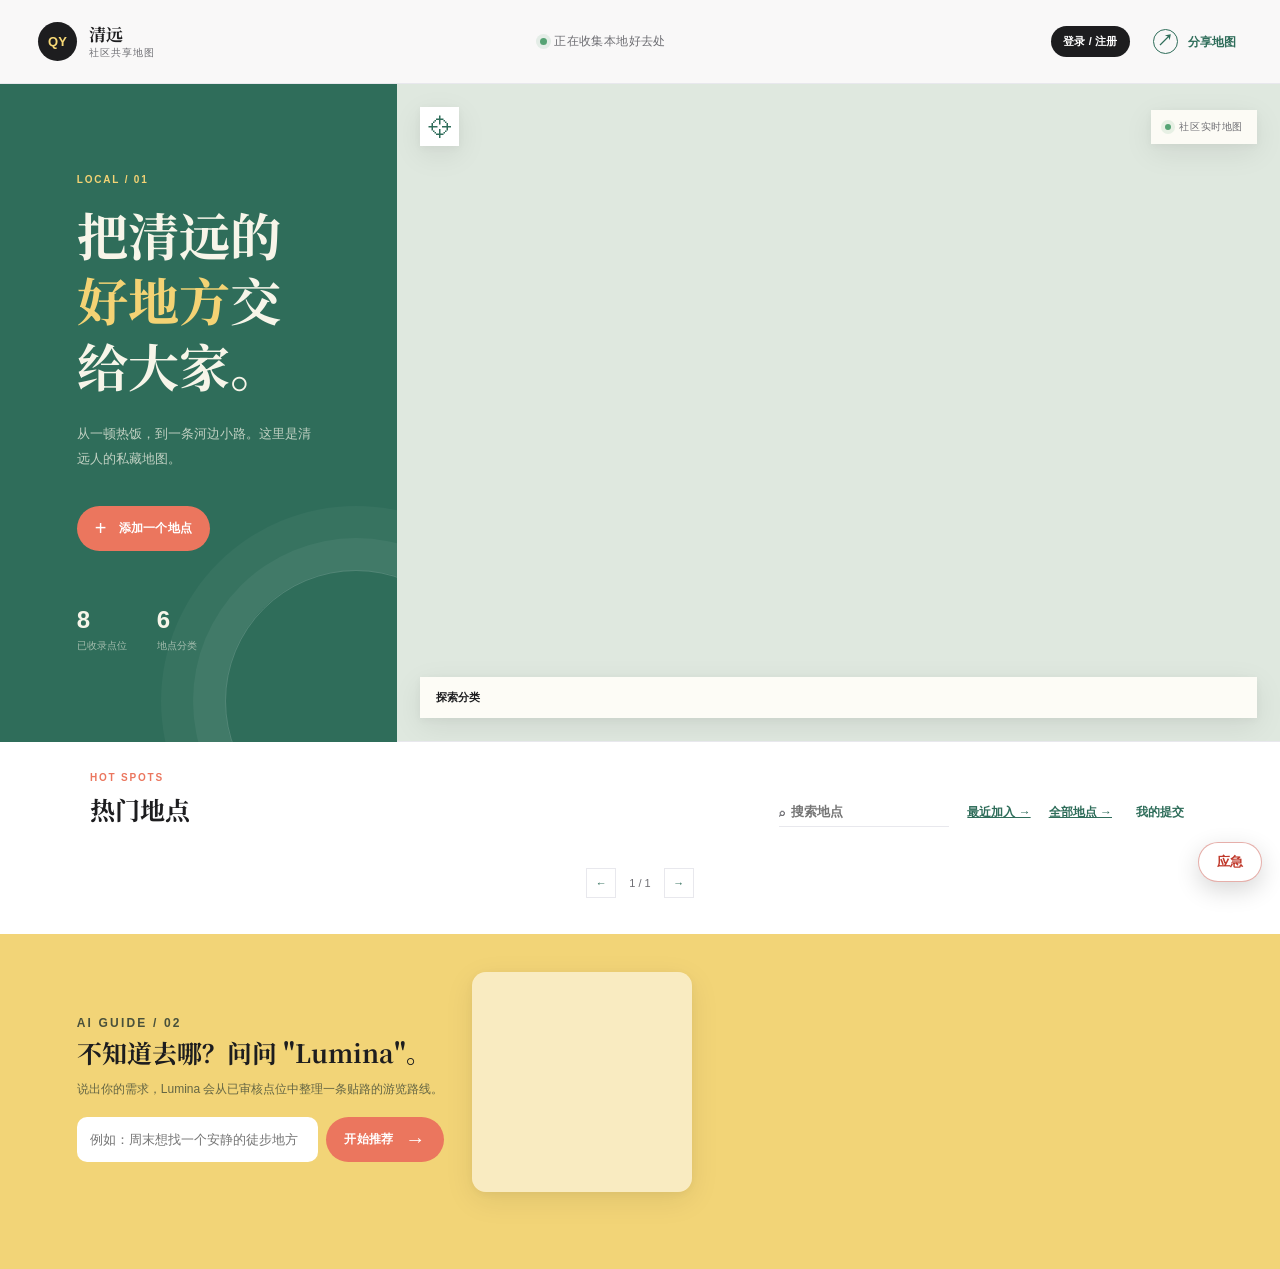
==== commit 9d9c94f6: "chore: index style 版本号同步 -52" ====
--- a/index.html
+++ b/index.html
@@ -10,7 +10,7 @@
   <link rel="preconnect" href="https://fonts.gstatic.com" crossorigin>
   <link href="https://fonts.googleapis.com/css2?family=Noto+Serif+SC:wght@600;700;900&family=Space+Grotesk:wght@400;500;600;700&display=swap" rel="stylesheet">
   <link rel="stylesheet" href="https://cdn.jsdelivr.net/npm/animate.css@4.1.1/animate.min.css">
-  <link rel="stylesheet" href="style.css?v=20261113-51">
+  <link rel="stylesheet" href="style.css?v=20261113-52">
   <script src="https://cdn.jsdelivr.net/npm/iconify-icon@2.1.0/dist/iconify-icon.min.js"></script>
   <script type="module" src="https://cdn.jsdelivr.net/npm/@google/model-viewer@4.1.0/dist/model-viewer.min.js"></script>
 </head>
--- a/style.css
+++ b/style.css
@@ -276,7 +276,7 @@
 .admin-chart-card h3 { margin: 0 0 10px; font-size: 13px; color: var(--muted); }
 .chart-empty { margin: 0; padding: 30px 0; text-align: center; color: var(--muted); font-size: 12px; }
 /* ---------------- AI GUIDE：Lumina 形象（文创 IP 3D）+ 文案表单 ---------------- */
-.guide-head { display: flex; gap: 28px; align-items: center; flex-wrap: wrap; }
+.guide-head { display: flex; flex-direction: row-reverse; gap: 28px; align-items: center; flex-wrap: wrap; }
 .lumina-viewer { flex: 0 0 220px; }
 .lumina-viewer model-viewer { display: block; width: 220px; height: 220px; background: rgba(255, 255, 255, .55); border-radius: var(--radius-m); box-shadow: var(--shadow); }
 .guide-copy { flex: 1; min-width: 300px; }
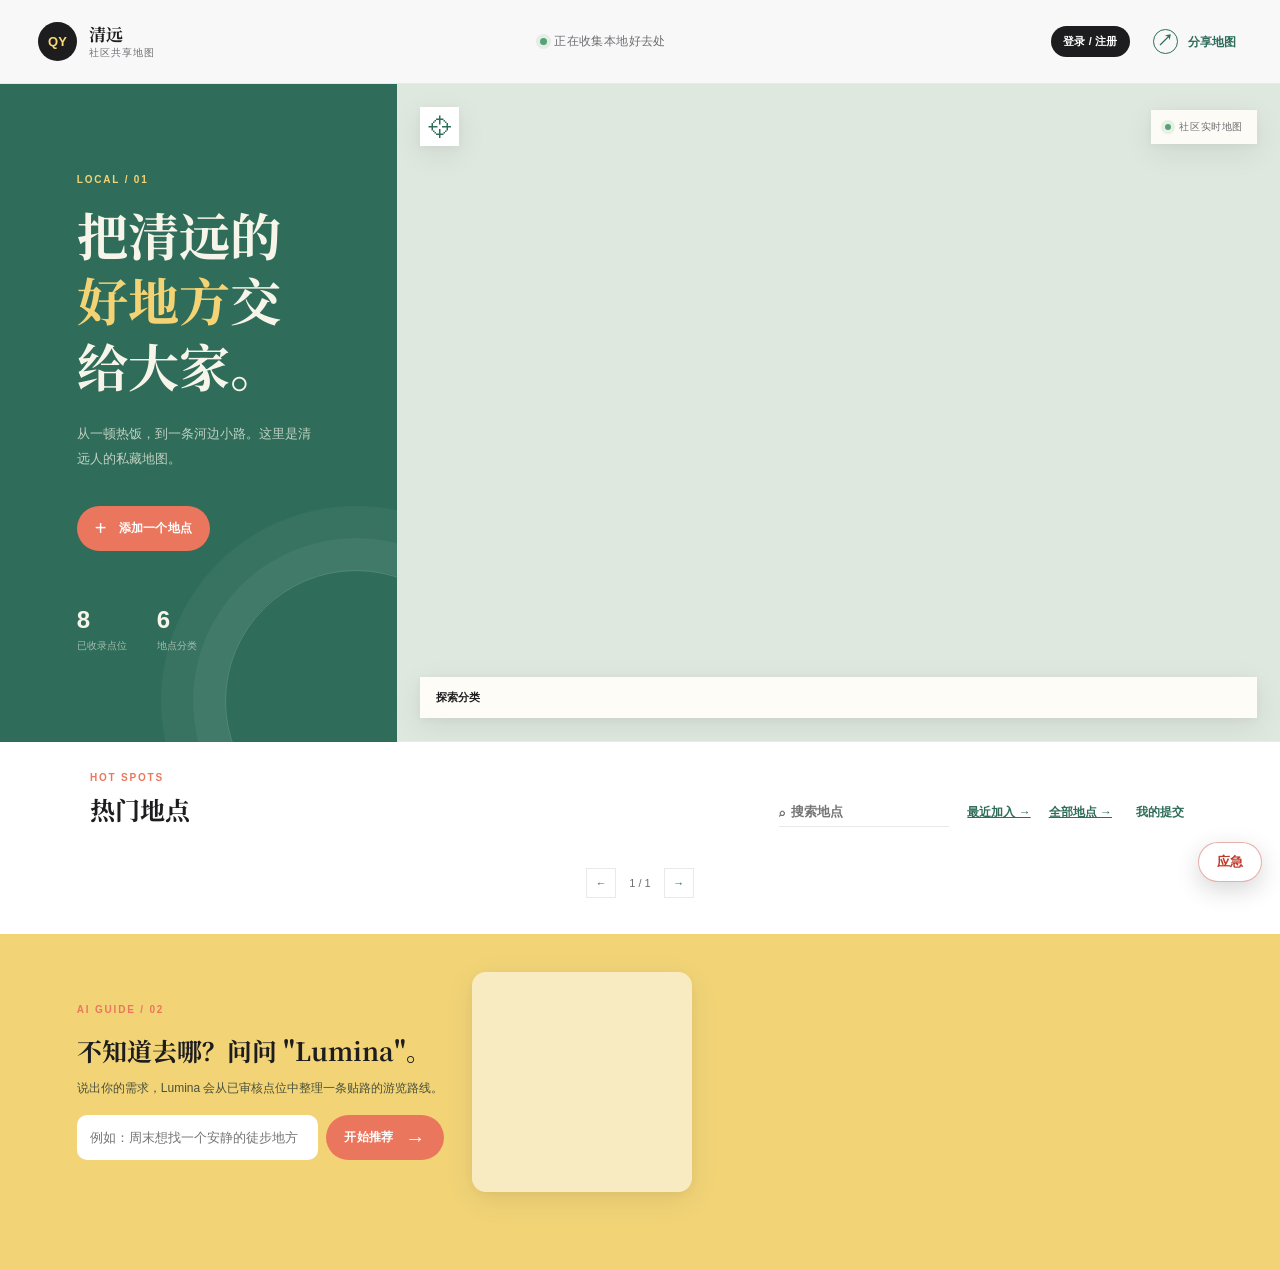
==== commit 21e34b90: "fix: AI GUIDE 标眉恢复珊瑚色——guide-copy p 规则特异性覆盖了 .eyebrow，改用 :not(.eyebrow) 排除" ====
--- a/index.html
+++ b/index.html
@@ -10,7 +10,7 @@
   <link rel="preconnect" href="https://fonts.gstatic.com" crossorigin>
   <link href="https://fonts.googleapis.com/css2?family=Noto+Serif+SC:wght@600;700;900&family=Space+Grotesk:wght@400;500;600;700&display=swap" rel="stylesheet">
   <link rel="stylesheet" href="https://cdn.jsdelivr.net/npm/animate.css@4.1.1/animate.min.css">
-  <link rel="stylesheet" href="style.css?v=20261113-52">
+  <link rel="stylesheet" href="style.css?v=20261113-55">
   <script src="https://cdn.jsdelivr.net/npm/iconify-icon@2.1.0/dist/iconify-icon.min.js"></script>
   <script type="module" src="https://cdn.jsdelivr.net/npm/@google/model-viewer@4.1.0/dist/model-viewer.min.js"></script>
 </head>
--- a/style.css
+++ b/style.css
@@ -281,7 +281,7 @@
 .lumina-viewer model-viewer { display: block; width: 220px; height: 220px; background: rgba(255, 255, 255, .55); border-radius: var(--radius-m); box-shadow: var(--shadow); }
 .guide-copy { flex: 1; min-width: 300px; }
 .guide-copy h2 { margin: 0; }
-.guide-copy p { margin: 10px 0 0; color: rgba(25, 43, 42, .78); font-size: 12px; line-height: 1.8; max-width: 560px; }
+.guide-copy p:not(.eyebrow) { margin: 10px 0 0; color: rgba(25, 43, 42, .78); font-size: 12px; line-height: 1.8; max-width: 560px; }
 .guide-copy form { flex: none; display: flex; gap: 8px; margin: 16px 0 0; max-width: 520px; }
 .guide-copy form input { flex: 1; min-width: 0; margin: 0; border-color: transparent; }
 .guide-copy form .primary-button { flex: 0 0 auto; white-space: nowrap; }
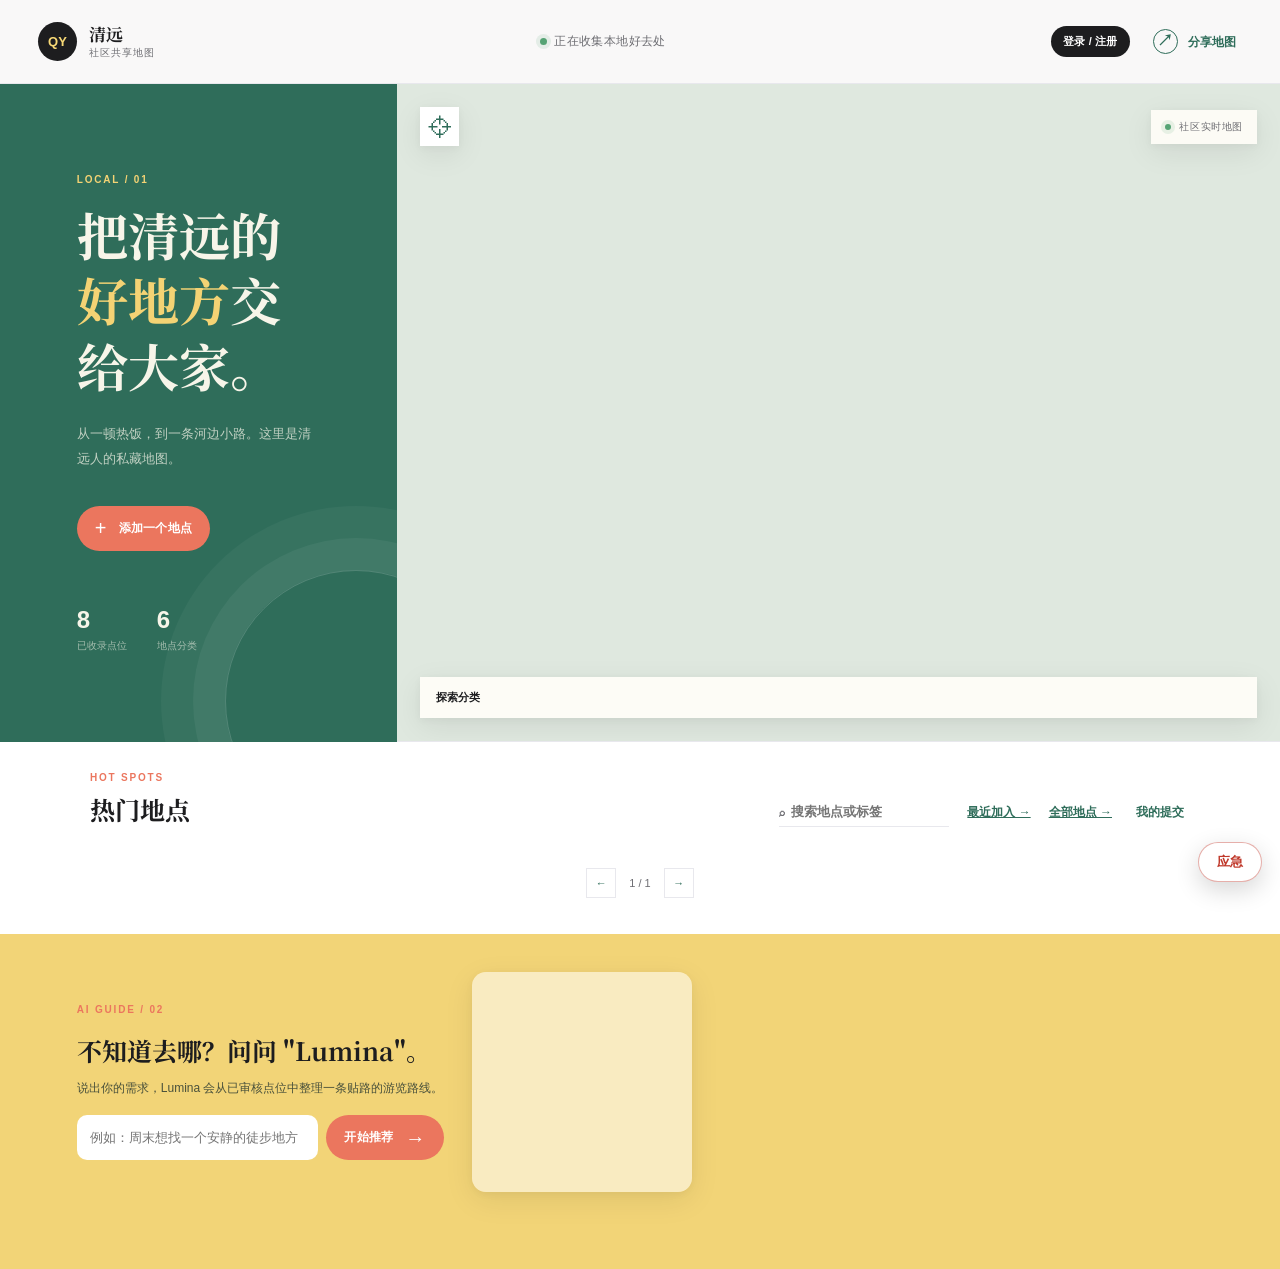
==== commit 41f260eb: "feat: 搜索支持子标签（query 命中 tags）+ 手机端搜索框白胶囊与入口链接同行对齐" ====
--- a/index.html
+++ b/index.html
@@ -10,7 +10,7 @@
   <link rel="preconnect" href="https://fonts.gstatic.com" crossorigin>
   <link href="https://fonts.googleapis.com/css2?family=Noto+Serif+SC:wght@600;700;900&family=Space+Grotesk:wght@400;500;600;700&display=swap" rel="stylesheet">
   <link rel="stylesheet" href="https://cdn.jsdelivr.net/npm/animate.css@4.1.1/animate.min.css">
-  <link rel="stylesheet" href="style.css?v=20261113-55">
+  <link rel="stylesheet" href="style.css?v=20261113-57">
   <script src="https://cdn.jsdelivr.net/npm/iconify-icon@2.1.0/dist/iconify-icon.min.js"></script>
   <script type="module" src="https://cdn.jsdelivr.net/npm/@google/model-viewer@4.1.0/dist/model-viewer.min.js"></script>
 </head>
@@ -96,7 +96,7 @@
     </section>
 
     <aside class="recent-panel">
-      <div class="section-heading"><div><p class="eyebrow">HOT SPOTS</p><h2>热门地点</h2></div><div class="list-actions"><label class="search-box"><span aria-hidden="true">⌕</span><input id="searchInput" type="search" placeholder="搜索地点" aria-label="搜索地点"></label><a class="text-button" href="recent.html">最近加入 →</a><a class="text-button" href="all.html">全部地点 →</a><button id="mySpotsButton" class="text-button" type="button">我的提交</button></div></div>
+      <div class="section-heading"><div><p class="eyebrow">HOT SPOTS</p><h2>热门地点</h2></div><div class="list-actions"><label class="search-box"><span aria-hidden="true">⌕</span><input id="searchInput" type="search" placeholder="搜索地点或标签" aria-label="搜索地点或标签"></label><a class="text-button" href="recent.html">最近加入 →</a><a class="text-button" href="all.html">全部地点 →</a><button id="mySpotsButton" class="text-button" type="button">我的提交</button></div></div>
       <div id="spotList" class="spot-list"></div>
       <div class="pagination"><button id="previousPageButton" class="page-button" type="button" aria-label="上一页">←</button><span id="pageInfo">1 / 1</span><button id="nextPageButton" class="page-button" type="button" aria-label="下一页">→</button></div>
     </aside>
@@ -322,8 +322,10 @@
 
   <script>window._AMapSecurityConfig = { securityJsCode: "23bdb3356d33258cc84de4c5ec773e5a" };</script>
   <script src="https://webapi.amap.com/maps?v=2.0&key=4c6efd7f9af07c52ec413992cfde2971&plugin=AMap.Geolocation,AMap.PlaceSearch,AMap.Geocoder,AMap.Driving"></script>
+  <script src="remote-seed.js"></script>
   <script src="demo-data.js?v=20261102-1"></script>
   <script type="module" src="https://cdn.jsdelivr.net/npm/simple-liquid-glass@5.6.0/dist/web-component.esm.js"></script>
   <script src="app.js?v=20261102-62"></script>
+  <script src="roadshow-annotations.js?v=20261113-1"></script>
 </body>
 </html>
--- a/style.css
+++ b/style.css
@@ -254,6 +254,14 @@
 .private-panel .trash-toggle { max-width: none; margin: 16px 0 0; display: block; width: auto; }
 .private-panel .private-map-detail { max-width: none; margin: 0; }
 
+/* ---------------- 手机端列表操作区：搜索框白胶囊与入口链接同行对齐（末尾权威规则，覆盖多层断点） ---------------- */
+@media (max-width: 820px) {
+  .list-actions { flex: none; flex-direction: row; flex-wrap: wrap; align-items: center; gap: 10px 14px; }
+  .list-actions .text-button { display: inline-flex; }
+  .search-box { width: auto; flex: 1 1 150px; min-width: 140px; border: 1px solid var(--line); border-radius: 999px; padding: 5px 12px; background: #fff; }
+  .search-box input { padding: 4px 0; font-size: 12px; }
+}
+
 /* ---------------- 苹果风组件刷新（叠加覆盖，统一圆角/阴影/交互质感） ----------------
    注意：.marker-pin 旧规则（长行内）已被末尾新体系覆盖，勿在此处重复定义 */
 .spot-card { border-radius: var(--radius-m); box-shadow: var(--shadow); border-color: transparent; }
@@ -329,6 +337,9 @@
   .detail-photo-form { flex-direction: column; align-items: stretch; gap: 10px; }
   .detail-photo-form input[type="file"] { width: 100%; padding: 10px; font-size: 12px; }
   .detail-photo-form .primary-button { width: 100%; }
+  /* AI 向导表单竖排：修复按钮 width:100% 与输入框在窄屏互相挤压导致的横向溢出 */
+  .guide-copy form { flex-direction: column; align-items: stretch; max-width: none; }
+  .guide-copy form .primary-button { width: 100%; }
 }
 
 /* ---------------- 地图图钉（Google Maps 风格）：圆头 + 正下尖角 + 落地投影 + 高亮脉冲 ----------------
